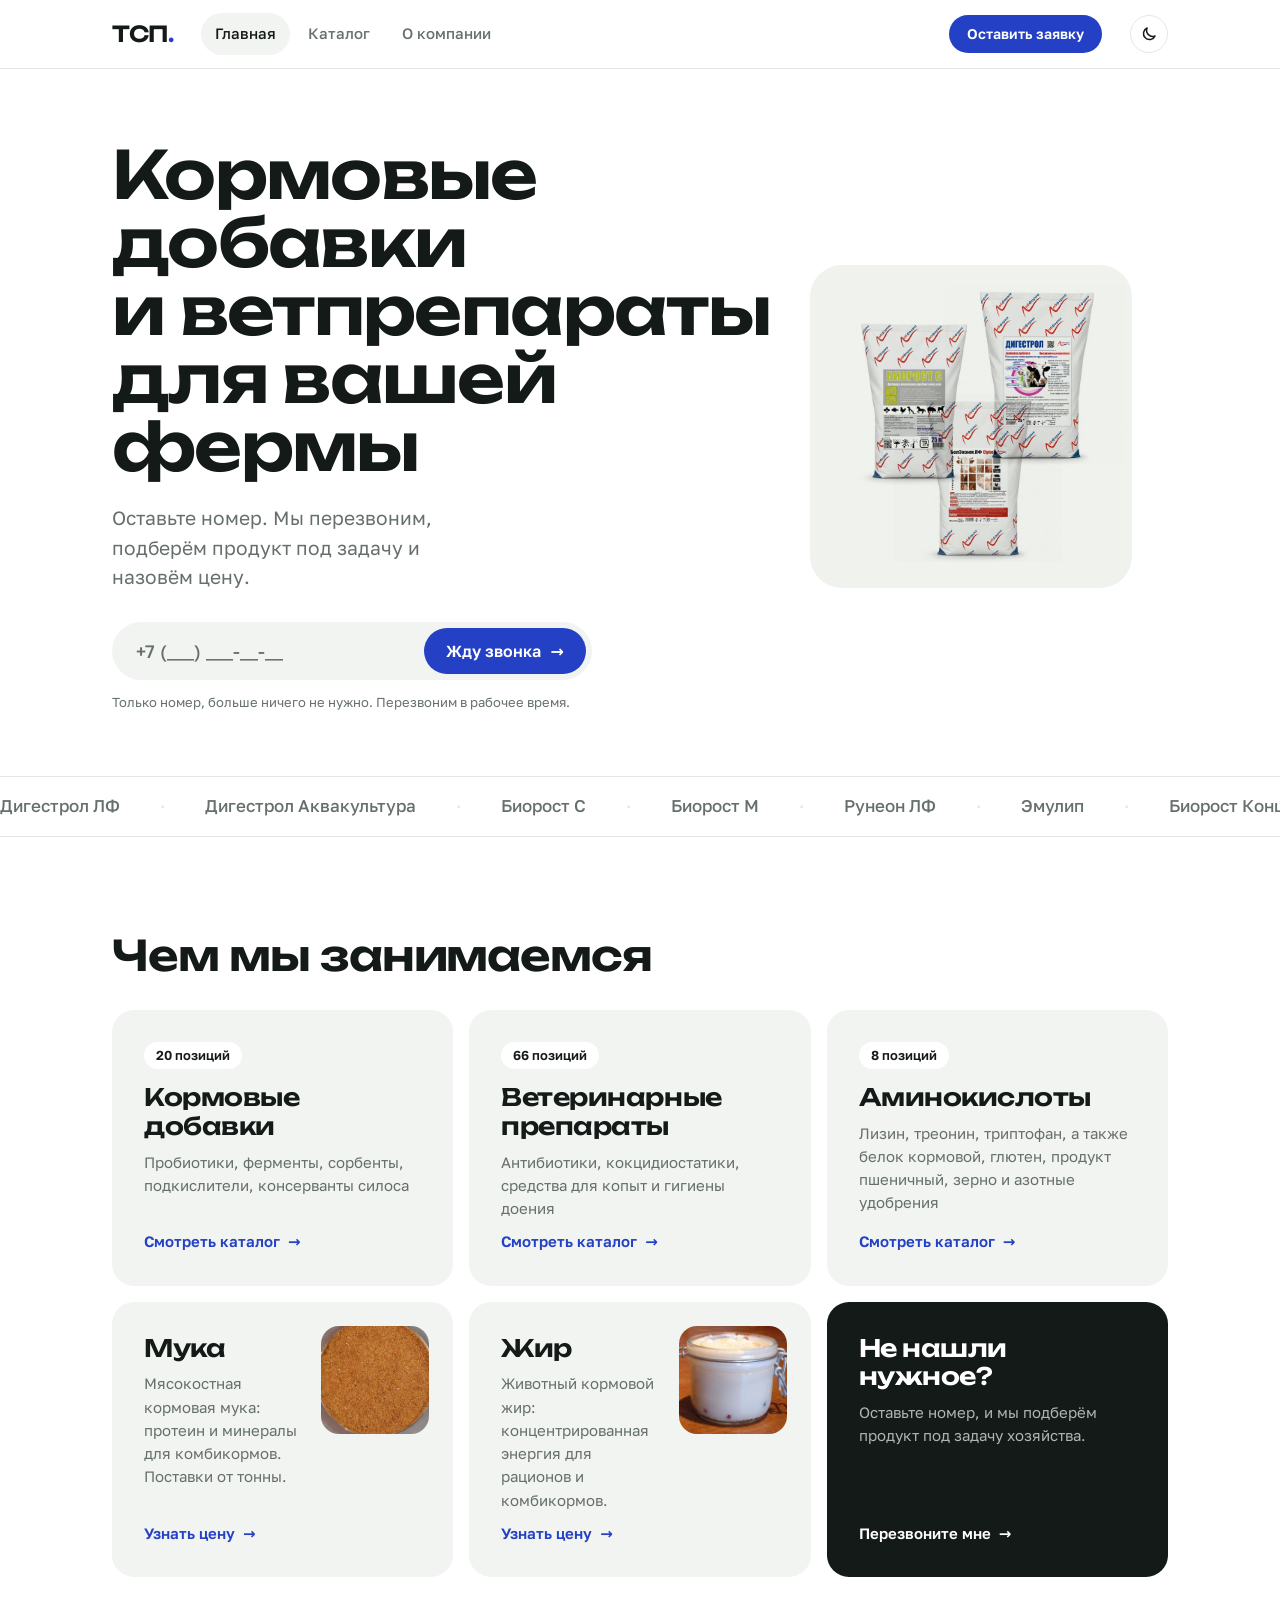
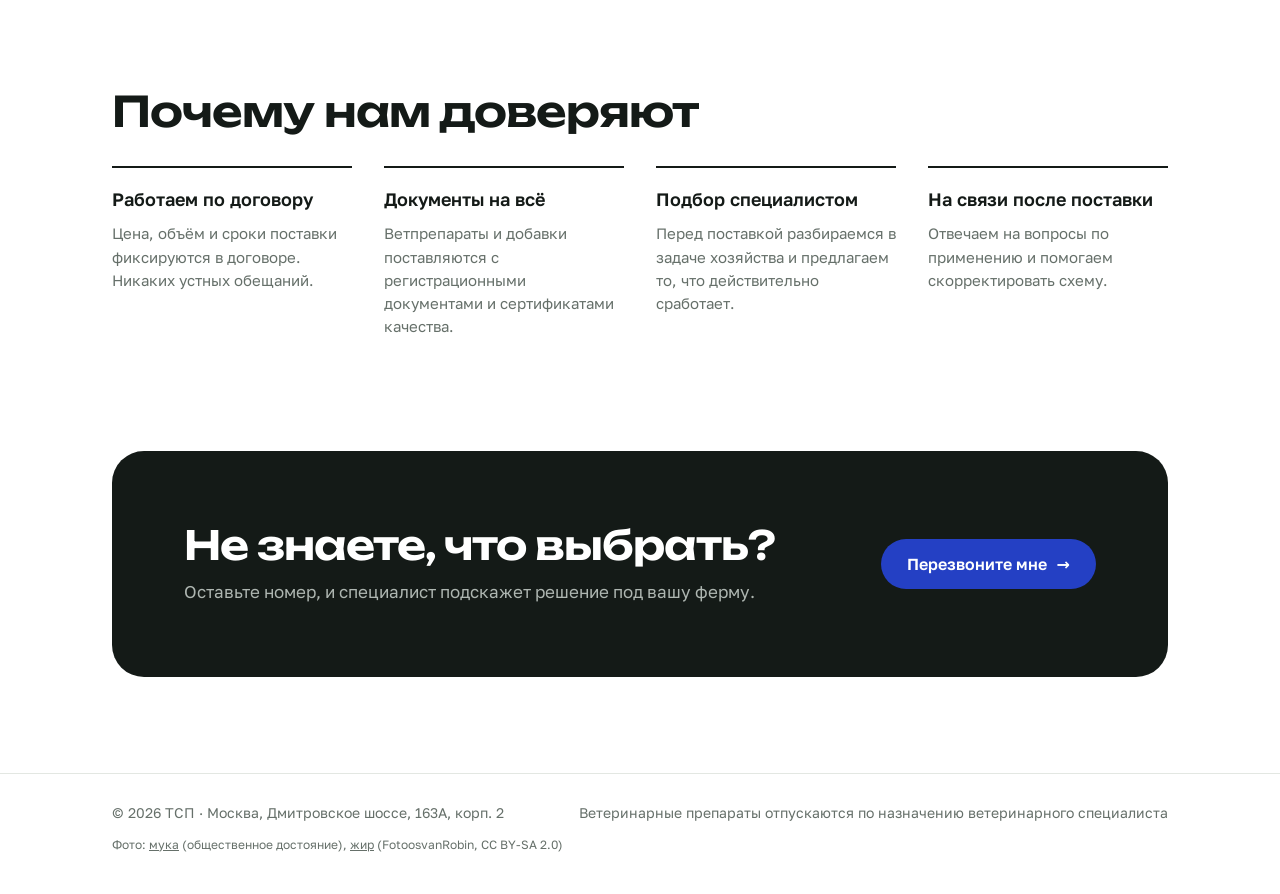
==== index.html @ 244a301d "Мобильная версия: нижнее меню, аккуратные фото муки и жира; светлая тема по умолчанию; убран блок «Ч" ====
<!doctype html>
<html lang="ru">
<head>
<meta charset="utf-8">
<meta name="viewport" content="width=device-width,initial-scale=1,viewport-fit=cover">
<meta name="description" content="ТСП: кормовые добавки, ветеринарные препараты, аминокислоты, продукция Дзержинского агрокомбината и переработка непищевого сырья. Оставьте номер, и мы перезвоним.">
<title>ТСП</title>
<style>
@font-face{font-family:'Golos Text';font-style:normal;font-weight:400 600;font-display:swap;src:url([data-uri]) format('woff2');unicode-range:U+0301, U+0400-045F, U+0490-0491, U+04B0-04B1, U+2116}
@font-face{font-family:'Golos Text';font-style:normal;font-weight:400 600;font-display:swap;src:url([data-uri]) format('woff2');unicode-range:U+0000-00FF, U+0131, U+0152-0153, U+02BB-02BC, U+02C6, U+02DA, U+02DC, U+0304, U+0308, U+0329, U+2000-206F, U+20AC, U+2122, U+2191, U+2193, U+2212, U+2215, U+FEFF, U+FFFD}
@font-face{font-family:'Unbounded';font-style:normal;font-weight:600;font-display:swap;src:url([data-uri]) format('woff2');unicode-range:U+0301, U+0400-045F, U+0490-0491, U+04B0-04B1, U+2116}
@font-face{font-family:'Unbounded';font-style:normal;font-weight:600;font-display:swap;src:url([data-uri]) format('woff2');unicode-range:U+0000-00FF, U+0131, U+0152-0153, U+02BB-02BC, U+02C6, U+02DA, U+02DC, U+0304, U+0308, U+0329, U+2000-206F, U+20AC, U+2122, U+2191, U+2193, U+2212, U+2215, U+FEFF, U+FFFD}

/* Layout: три вкладки (Главная, Каталог, О компании); любая кнопка ведёт к одному полю «телефон» */
:root{
  --bg:#FFFFFF; --soft:#F2F4F1; --fg:#141A17; --muted:#66706A; --line:#E3E7E2;
  --accent:#2440C4; --accent-fg:#FFFFFF; --ok:#1F7A4D; --bad:#C2352F;
  --tile:#F0F2EE; --hdr:rgba(255,255,255,.92); --cta-muted:#AEB6B1;
  --display:"Unbounded","Golos Text",system-ui,sans-serif;
  --body:"Golos Text",system-ui,-apple-system,"Segoe UI",sans-serif;
  --w:1120px; --r:22px;
}
@media (prefers-color-scheme: dark){:root:not([data-theme="light"]){
  --bg:#101412; --soft:#181D1A; --fg:#ECEFEB; --muted:#9AA49E; --line:#262D29;
  --accent:#8FA3FF; --accent-fg:#0D1430; --ok:#6FD3A0; --bad:#FF8A80; --tile:#E6E9E4; --hdr:rgba(16,20,18,.92); --cta-muted:#59625D; color-scheme:dark}}
:root[data-theme="dark"]{
  --bg:#101412; --soft:#181D1A; --fg:#ECEFEB; --muted:#9AA49E; --line:#262D29;
  --accent:#8FA3FF; --accent-fg:#0D1430; --ok:#6FD3A0; --bad:#FF8A80; --tile:#E6E9E4; --hdr:rgba(16,20,18,.92); --cta-muted:#59625D; color-scheme:dark}

*{box-sizing:border-box}
body{background:var(--bg);color:var(--fg);font:400 17px/1.55 var(--body);-webkit-font-smoothing:antialiased}
body::before{content:"";position:fixed;inset:0 0 auto;height:env(safe-area-inset-top,0px);z-index:10;background:var(--bg)}
.wrap{max-width:var(--w);margin:0 auto;padding-left:max(16px,env(safe-area-inset-left,0px));padding-right:max(16px,env(safe-area-inset-right,0px))}
@media (min-width:720px){.wrap{padding-left:max(32px,env(safe-area-inset-left,0px));padding-right:max(32px,env(safe-area-inset-right,0px))}}
a{color:inherit}
:focus-visible{outline:2px solid var(--accent);outline-offset:3px;border-radius:4px}
h1,h2,h3{margin:0;text-wrap:balance}
h1,h2{font-family:var(--display);font-weight:600;letter-spacing:-.025em}
.muted{color:var(--muted)}

/* buttons */
.btn{display:inline-flex;align-items:center;justify-content:center;gap:10px;font:600 16px/1 var(--body);padding:17px 26px;border-radius:999px;border:0;background:var(--accent);color:var(--accent-fg);cursor:pointer;text-decoration:none;transition:transform .15s,box-shadow .2s,background .2s;white-space:nowrap}
.btn:hover{transform:translateY(-1px);box-shadow:0 8px 24px -10px var(--accent)}
.btn:active{transform:translateY(0)}
.btn .ar{transition:transform .2s}
.btn:hover .ar{transform:translateX(4px)}
.btn.line{background:transparent;color:var(--fg);box-shadow:inset 0 0 0 1.5px var(--line)}
.btn.line:hover{box-shadow:inset 0 0 0 1.5px var(--fg)}
.btn.sm{padding:12px 18px;font-size:14px}

/* header */
header{position:sticky;top:env(safe-area-inset-top,0px);z-index:20;background:var(--hdr);-webkit-backdrop-filter:blur(12px);backdrop-filter:blur(12px);border-bottom:1px solid var(--line)}
header .wrap{display:flex;align-items:center;gap:28px;height:68px}
.logo{font:600 22px/1 var(--display);letter-spacing:-.02em;text-decoration:none}
.logo span{color:var(--accent)}
nav.tabs{display:flex;gap:4px}
@media (max-width:400px){nav.tabs a{padding:8px 7px!important;font-size:13px!important}.logo{font-size:19px}}
nav.tabs a{text-decoration:none;font-weight:500;font-size:15px;color:var(--muted);padding:9px 14px;border-radius:999px;transition:color .2s,background .2s}
nav.tabs a:hover{color:var(--fg)}
nav.tabs a[aria-current="page"]{color:var(--fg);background:var(--soft)}
header .btn{margin-left:auto}
.theme{flex:none;width:38px;height:38px;border-radius:50%;border:1px solid var(--line);background:transparent;color:var(--fg);display:grid;place-items:center;cursor:pointer;transition:border-color .2s,transform .3s}
.theme:hover{border-color:var(--fg)}
.theme:active{transform:rotate(30deg)}
.theme svg{grid-area:1/1;transition:opacity .25s,transform .35s}
.theme .i-sun{opacity:0;transform:rotate(-60deg) scale(.6)}
.is-dark .theme .i-sun{opacity:1;transform:none}
.is-dark .theme .i-moon{opacity:0;transform:rotate(60deg) scale(.6)}
html.theme-anim body,html.theme-anim header,html.theme-anim .dir,html.theme-anim .card .ph{transition:background-color .35s,color .35s}
@media (max-width:760px){
  header .wrap{height:60px;gap:8px}
  header .btn{display:none}
  header nav.tabs{display:none}
  .theme{margin-left:auto}
  nav.tabs{margin-left:auto;gap:0}
  nav.tabs a{white-space:nowrap}
  .theme{width:34px;height:34px}
  nav.tabs a{padding:8px 10px;font-size:14px}
}

/* views */
.view{display:none}
.view.on{display:block;animation:viewIn .45s cubic-bezier(.2,.7,.2,1)}
@keyframes viewIn{from{opacity:.0;transform:translateY(10px)}to{opacity:1;transform:none}}

/* hero */
.hero{padding-block:72px 64px;display:grid;grid-template-columns:1.1fr .9fr;gap:40px;align-items:center}
.hero h1{font-size:clamp(28px,5.6vw,66px);line-height:1.03}
.hero h1 .w{display:inline-block;animation:wordUp .7s cubic-bezier(.2,.7,.2,1) both}
@keyframes wordUp{from{opacity:0;transform:translateY(.4em)}to{opacity:1;transform:none}}
.hero p{font-size:clamp(17px,1.5vw,20px);color:var(--muted);max-width:30ch;margin:22px 0 30px}
.packs{position:relative;aspect-ratio:1/1;max-width:100%;background:var(--tile);border-radius:32px;overflow:hidden}
.packs img{position:absolute;width:52%;mix-blend-mode:multiply;animation:bob 6s ease-in-out infinite}
.packs img:nth-child(1){left:6%;top:16%;animation-delay:-1s}
.packs img:nth-child(2){left:42%;top:6%;width:56%;animation-delay:-3s}
.packs img:nth-child(3){left:26%;top:40%;animation-delay:-4.5s}
@keyframes bob{0%,100%{transform:translateY(0) rotate(-1.5deg)}50%{transform:translateY(-10px) rotate(1.5deg)}}
@media (max-width:860px){.hero{grid-template-columns:1fr;padding-block:40px 40px}.packs{max-width:460px;width:100%}}

/* quick phone form */
.quick{display:flex;gap:8px;max-width:480px;background:var(--soft);padding:6px;border-radius:999px;transition:box-shadow .2s}
.quick:focus-within{box-shadow:0 0 0 2px var(--accent)}
.quick input{flex:1;min-width:0;border:0;background:transparent;color:var(--fg);font:500 18px/1 var(--body);padding:0 18px;outline:none}
.quick input::placeholder{color:var(--muted)}
.quick .btn{padding:15px 22px}
.hint{font-size:13px;color:var(--muted);margin-top:12px}
.hint.err{color:var(--bad)}
@media (max-width:460px){.quick{flex-direction:column;border-radius:20px;padding:8px}.quick input{padding:14px 12px}.quick .btn{width:100%}}

/* ticker */
.ticker{border-block:1px solid var(--line);overflow:hidden;padding-block:16px;margin-bottom:96px}
.ticker .row{display:flex;gap:40px;width:max-content;animation:tick 60s linear infinite;font-weight:500;color:var(--muted);white-space:nowrap}
.ticker:hover .row{animation-play-state:paused}
.ticker .row span::after{content:"·";margin-left:40px;color:var(--line)}
@keyframes tick{to{transform:translateX(-50%)}}

/* sections */
.sec{margin-bottom:112px}
.sec h2{font-size:clamp(28px,3.4vw,42px);line-height:1.08;margin-bottom:32px}
@media (max-width:760px){.sec{margin-bottom:72px}.ticker{margin-bottom:64px}}

/* directions */
.dirs{display:grid;grid-template-columns:repeat(3,minmax(0,1fr));gap:16px}
@media (max-width:960px){.dirs{grid-template-columns:repeat(2,minmax(0,1fr))}}
.dir.photo{padding-right:150px}
.dir .thumb{position:absolute;top:24px;right:24px;width:108px;height:108px;object-fit:cover;border-radius:18px;transition:transform .3s}
.dir.photo:hover .thumb{transform:scale(1.05) rotate(2deg)}
@media (max-width:640px){.dir.photo{padding-right:104px}.dir .thumb{top:22px;right:22px;width:68px;height:68px;border-radius:14px}}
.dir.ask{background:var(--fg);color:var(--bg)}
.dir.ask p{color:var(--cta-muted)}
.dir.ask .go{color:var(--bg)}
.dir{position:relative;display:flex;flex-direction:column;gap:10px;padding:32px;border-radius:var(--r);background:var(--soft);text-decoration:none;min-height:220px;overflow:hidden;cursor:pointer;border:0;text-align:left;font:inherit;color:inherit;transition:transform .25s,background .25s}
.dir:hover{transform:translateY(-3px)}
.dir h3{font:600 clamp(20px,2vw,24px)/1.2 var(--display);letter-spacing:-.02em;max-width:16ch}
.dir p{margin:0;color:var(--muted);font-size:15px;max-width:36ch}
.dir .go{margin-top:auto;font-weight:600;font-size:15px;color:var(--accent);display:flex;align-items:center;gap:8px}
.dir .go .ar{transition:transform .2s}
.dir:hover .go .ar{transform:translateX(5px)}
.dir .cnt{align-self:flex-start;font-size:13px;font-weight:600;line-height:1;color:var(--fg);background:var(--bg);padding:7px 12px;border-radius:999px;margin-bottom:4px}
@media (max-width:640px){.dirs{grid-template-columns:1fr}.dir{min-height:0;padding:26px}}

/* trust */
.trust{display:grid;grid-template-columns:repeat(4,minmax(0,1fr));gap:32px}
.trust div{border-top:2px solid var(--fg);padding-top:18px}
.trust h3{font-size:18px;font-weight:600;margin-bottom:8px}
.trust p{margin:0;color:var(--muted);font-size:15px}
@media (max-width:900px){.trust{grid-template-columns:repeat(2,minmax(0,1fr))}}
@media (max-width:520px){.trust{grid-template-columns:1fr;gap:24px}}

/* product grid */
.grid{display:grid;grid-template-columns:repeat(auto-fill,minmax(220px,1fr));gap:36px 20px}
@media (max-width:520px){.grid{grid-template-columns:repeat(2,minmax(0,1fr));gap:28px 12px}}
.card{display:flex;flex-direction:column;gap:8px;min-width:0}
.card .ph{background:var(--tile);border-radius:var(--r);aspect-ratio:1/1;max-width:100%;display:grid;place-items:center;overflow:hidden;border:0;padding:0;cursor:pointer}
.card .ph img{width:76%;height:76%;object-fit:contain;mix-blend-mode:multiply;transition:transform .4s cubic-bezier(.2,.7,.2,1)}
.card:hover .ph img{transform:scale(1.06) rotate(-1deg)}
.card .ph .noimg{font:600 32px/1 var(--display);color:#A3ACA6}
.card .kind{font-size:13px;color:var(--muted);margin-top:6px}
.card h3{font-size:17px;font-weight:600;line-height:1.25}
.card .btn{margin-top:8px;align-self:flex-start}
@media (max-width:520px){.card .btn{align-self:stretch;padding:12px 10px}}

/* catalog controls */
.cat-head{display:flex;flex-wrap:wrap;gap:16px;align-items:flex-end;justify-content:space-between;padding-top:56px;margin-bottom:24px}
.cat-head h1{font-size:clamp(32px,4.4vw,52px);line-height:1.05}
.seg{display:flex;gap:4px;background:var(--soft);padding:4px;border-radius:999px;max-width:100%;overflow-x:auto;-webkit-overflow-scrolling:touch}
.seg button{flex:none;border:0;background:transparent;color:var(--muted);font:600 14px/1 var(--body);padding:12px 18px;border-radius:999px;cursor:pointer;transition:background .2s,color .2s}
.seg button[aria-selected="true"]{background:var(--bg);color:var(--fg);box-shadow:0 1px 3px rgba(0,0,0,.08)}
.chips{display:flex;flex-wrap:wrap;gap:8px;margin-bottom:32px}
.chips button{border:0;background:var(--soft);color:var(--fg);font:500 14px/1 var(--body);padding:10px 15px;border-radius:999px;cursor:pointer;transition:background .2s,color .2s}
.chips button[aria-pressed="true"]{background:var(--fg);color:var(--bg)}
.chips:empty{display:none}
.empty-ask{grid-column:1/-1;background:var(--soft);border-radius:var(--r);padding:32px;display:grid;gap:12px;justify-items:start}
.empty-ask h3{font:600 22px/1.2 var(--display)}
.empty-ask p{margin:0}
.card.appear{animation:cardIn .5s cubic-bezier(.2,.7,.2,1) both}
@keyframes cardIn{from{opacity:0;transform:translateY(14px)}to{opacity:1;transform:none}}

/* about */
.about-hero{padding-block:64px 48px;max-width:860px}
.about-hero h1{font-size:clamp(28px,5vw,60px);line-height:1.04}
.about-hero p{font-size:clamp(18px,1.6vw,21px);color:var(--muted);margin:24px 0 0;max-width:46ch}
.pillars{display:grid;grid-template-columns:repeat(2,minmax(0,1fr));gap:16px}
.pillar{background:var(--soft);border-radius:var(--r);padding:32px;display:grid;gap:10px;align-content:start}
.pillar .ic{width:44px;height:44px;border-radius:50%;background:var(--bg);display:grid;place-items:center;color:var(--accent)}
.pillar h3{font:600 21px/1.2 var(--display);letter-spacing:-.02em;margin-top:6px}
.pillar p{margin:0;color:var(--muted);font-size:16px}
@media (max-width:700px){.pillars{grid-template-columns:1fr}.pillar{padding:26px}}
.how{display:grid;grid-template-columns:repeat(3,minmax(0,1fr));gap:32px;counter-reset:s}
.how div{display:grid;gap:8px}
.how b{font:600 15px/1 var(--display);color:var(--accent)}
.how h3{font-size:19px;font-weight:600}
.how p{margin:0;color:var(--muted);font-size:15px}
@media (max-width:700px){.how{grid-template-columns:1fr;gap:24px}}

/* final CTA */
.cta{background:var(--fg);color:var(--bg);border-radius:32px;padding:clamp(32px,6vw,72px);display:grid;grid-template-columns:1fr auto;gap:32px;align-items:center;margin-bottom:96px}
.cta h2{font-size:clamp(26px,3.4vw,40px);line-height:1.1;margin:0}
.cta p{margin:12px 0 0;color:var(--cta-muted)}
@media (max-width:760px){.cta{grid-template-columns:1fr}}

.office-grid{display:grid;grid-template-columns:minmax(0,.8fr) minmax(0,1.6fr);gap:16px}
.office-info{background:var(--soft);border-radius:var(--r);padding:32px;display:grid;gap:12px;align-content:start;justify-items:start}
.office-info h3{font:600 22px/1.25 var(--display);letter-spacing:-.02em}
.office-info p{margin:0}
.pin{width:14px;height:14px;border-radius:50%;background:#E5322D;box-shadow:0 0 0 0 rgba(229,50,45,.5);animation:pulse 2s infinite}
@keyframes pulse{70%{box-shadow:0 0 0 14px rgba(229,50,45,0)}100%{box-shadow:0 0 0 0 rgba(229,50,45,0)}}
.map{border-radius:var(--r);overflow:hidden;background:var(--soft);min-height:380px;position:relative}
.map iframe{position:absolute;top:0;left:0;width:100%;height:100%;border:0}
@media (max-width:760px){.office-grid{grid-template-columns:1fr}.office-info{padding:26px}.map{min-height:320px}}
.tabbar{display:none}
@media (max-width:760px){
  .tabbar{position:fixed;left:0;right:0;bottom:0;z-index:30;display:grid;grid-template-columns:repeat(4,1fr);background:var(--hdr);-webkit-backdrop-filter:blur(12px);backdrop-filter:blur(12px);border-top:1px solid var(--line);padding:6px max(8px,env(safe-area-inset-right,0px)) calc(6px + env(safe-area-inset-bottom,0px)) max(8px,env(safe-area-inset-left,0px))}
  .tabbar a,.tabbar button{display:flex;flex-direction:column;align-items:center;gap:3px;padding:6px 2px;border:0;background:transparent;color:var(--muted);font:500 11px/1.1 var(--body);text-decoration:none;cursor:pointer;border-radius:12px;transition:color .2s}
  .tabbar a[aria-current="page"]{color:var(--accent)}
  .tabbar a[aria-current="page"] svg{transform:translateY(-1px)}
  .tabbar svg{transition:transform .2s}
  .tabbar .tb-cta{color:var(--accent-fg);background:var(--accent);margin:0 4px}
  body{padding-bottom:calc(72px + env(safe-area-inset-bottom,0px))}
  .seg{display:grid;grid-template-columns:repeat(3,1fr);width:100%;border-radius:16px}
  .seg button{padding:11px 6px;font-size:13px;line-height:1.2;white-space:normal;border-radius:12px}
  .cat-head{padding-top:32px}
}
footer{border-top:1px solid var(--line);padding-block:28px 40px;font-size:14px;color:var(--muted)}
footer .credits{font-size:12px;flex-basis:100%}
footer .credits a{color:inherit}
footer .wrap{display:flex;flex-wrap:wrap;gap:12px 32px;justify-content:space-between}

/* reveal on scroll: виден по умолчанию; JS прячет только то, что ниже первого экрана */
.rv.pre{opacity:0;transform:translateY(24px)}
.rv{transition:opacity .7s cubic-bezier(.2,.7,.2,1),transform .7s cubic-bezier(.2,.7,.2,1)}

/* modal */
dialog{border:0;padding:0;background:var(--bg);color:var(--fg);width:min(520px,calc(100vw - 24px));border-radius:28px;max-height:calc(100vh - 24px);max-height:calc(100dvh - 24px);overflow:auto}
dialog.nomodal[open]{position:fixed;top:50%;left:50%;margin:0;z-index:100;-webkit-transform:translate(-50%,-50%);transform:translate(-50%,-50%);animation:none;box-shadow:0 0 0 100vmax rgba(10,14,12,.5)}
dialog[open]{animation:pop .35s cubic-bezier(.2,.8,.2,1)}
@keyframes pop{from{opacity:0;transform:translateY(24px) scale(.97)}to{opacity:1;transform:none}}
dialog::backdrop{background:rgba(10,14,12,.5);backdrop-filter:blur(3px)}
.m{padding:32px;display:grid;gap:18px;position:relative}
.m .prod{display:flex;gap:16px;align-items:center;background:var(--soft);border-radius:18px;padding:12px}
.m .prod img{width:72px;height:72px;object-fit:contain;background:var(--tile);border-radius:12px;mix-blend-mode:normal}
.m .prod .t{font-weight:600;line-height:1.25}
.m .prod .k{font-size:13px;color:var(--muted)}
.m h2{font-size:26px;line-height:1.15;padding-right:40px}
.m ul{margin:0;padding-left:18px;color:var(--muted);font-size:15px;display:grid;gap:6px;max-height:150px;overflow:auto}
.m .quick{max-width:none}
.x{position:absolute;top:16px;right:16px;width:40px;height:40px;border-radius:50%;border:0;background:var(--soft);color:var(--fg);font-size:22px;line-height:1;cursor:pointer;transition:transform .2s}
.x:hover{transform:rotate(90deg)}
.done{display:grid;justify-items:start;gap:12px}
.check{width:64px;height:64px}
.check circle{stroke:var(--ok);stroke-dasharray:190;stroke-dashoffset:190;animation:draw .6s ease forwards}
.check path{stroke:var(--ok);stroke-dasharray:40;stroke-dashoffset:40;animation:draw .4s .45s ease forwards}
@keyframes draw{to{stroke-dashoffset:0}}

/* старые браузеры без aspect-ratio */
@supports not (aspect-ratio:1/1){
  .packs,.card .ph{height:0;padding-top:100%;position:relative}
  .card .ph img,.card .ph .noimg{position:absolute;top:12%;left:12%}
  .card .ph .noimg{top:40%;left:44%}
}
@media (prefers-reduced-motion:reduce){*,*::before,*::after{animation:none!important;transition:none!important}.rv.pre{opacity:1;transform:none}}
</style>
<style>img{max-width:100%}[hidden]{display:none!important}body{margin:0}</style>
</head>
<body>


<header>
  <div class="wrap">
    <a class="logo" href="#home" data-view="home">ТСП<span>.</span></a>
    <nav class="tabs" aria-label="Разделы">
      <a href="#home" data-view="home">Главная</a>
      <a href="#catalog" data-view="catalog">Каталог</a>
      <a href="#about" data-view="about">О компании</a>
    </nav>
    <button class="btn sm" data-ask="Обратный звонок">Оставить заявку</button>
    <button class="theme" id="themeBtn" type="button" aria-label="Тёмная тема" title="Сменить тему">
      <svg class="i-moon" width="18" height="18" viewBox="0 0 24 24" fill="none" stroke="currentColor" stroke-width="2" stroke-linecap="round" stroke-linejoin="round" aria-hidden="true"><path d="M20 14.5A8 8 0 0 1 9.5 4a8 8 0 1 0 10.5 10.5z"/></svg>
      <svg class="i-sun" width="18" height="18" viewBox="0 0 24 24" fill="none" stroke="currentColor" stroke-width="2" stroke-linecap="round" aria-hidden="true"><circle cx="12" cy="12" r="4"/><path d="M12 2v2M12 20v2M4.9 4.9l1.4 1.4M17.7 17.7l1.4 1.4M2 12h2M20 12h2M4.9 19.1l1.4-1.4M17.7 6.3l1.4-1.4"/></svg>
    </button>
  </div>
</header>

<main>
  <!-- ГЛАВНАЯ -->
  <div class="view" id="v-home">
    <div class="wrap">
      <section class="hero">
        <div>
          <h1 id="heroH">Кормовые добавки и&nbsp;ветпрепараты для&nbsp;вашей фермы</h1>
          <p>Оставьте номер. Мы перезвоним, подберём продукт под задачу и назовём цену.</p>
          <form class="quick" data-quick="Обратный звонок, главная" novalidate>
            <input type="tel" inputmode="tel" autocomplete="tel" placeholder="+7 (___) ___-__-__" aria-label="Ваш номер телефона" id="heroPhone">
            <button class="btn" type="submit">Жду звонка <span class="ar" aria-hidden="true">→</span></button>
          </form>
          <div class="hint">Только номер, больше ничего не нужно. Перезвоним в рабочее время.</div>
        </div>
        <div class="packs" aria-hidden="true">
          <img src="img/p2.jpg" alt="">
          <img src="img/p0.jpg" alt="">
          <img src="img/p9.jpg" alt="">
        </div>
      </section>
    </div>

    <div class="ticker" aria-hidden="true"><div class="row" id="ticker"></div></div>

    <div class="wrap">
      <section class="sec rv">
        <h2>Чем мы занимаемся</h2>
        <div class="dirs">
          <button class="dir" data-cat="feed">
            <span class="cnt" id="cntFeed"></span>
            <h3>Кормовые добавки</h3>
            <p>Пробиотики, ферменты, сорбенты, подкислители, консерванты силоса</p>
            <span class="go">Смотреть каталог <span class="ar" aria-hidden="true">→</span></span>
          </button>
          <button class="dir" data-cat="vet">
            <span class="cnt" id="cntVet"></span>
            <h3>Ветеринарные препараты</h3>
            <p>Антибиотики, кокцидиостатики, средства для копыт и гигиены доения</p>
            <span class="go">Смотреть каталог <span class="ar" aria-hidden="true">→</span></span>
          </button>
          <button class="dir" data-cat="amino">
            <span class="cnt" id="cntAmino"></span>
            <h3>Аминокислоты</h3>
            <p>Лизин, треонин, триптофан, а также белок кормовой, глютен, продукт пшеничный, зерно и азотные удобрения</p>
            <span class="go">Смотреть каталог <span class="ar" aria-hidden="true">→</span></span>
          </button>
          <button class="dir photo" data-ask="Мука">
            <img class="thumb" src="img/extra/muka.jpg" alt="" loading="lazy" width="120" height="120">
            <h3>Мука</h3>
            <p>Мясокостная кормовая мука: протеин и минералы для комбикормов. Поставки от тонны.</p>
            <span class="go">Узнать цену <span class="ar" aria-hidden="true">→</span></span>
          </button>
          <button class="dir photo" data-ask="Жир">
            <img class="thumb" src="img/extra/zhir.jpg" alt="" loading="lazy" width="120" height="120">
            <h3>Жир</h3>
            <p>Животный кормовой жир: концентрированная энергия для рационов и комбикормов.</p>
            <span class="go">Узнать цену <span class="ar" aria-hidden="true">→</span></span>
          </button>
          <button class="dir ask" data-ask="Подбор продукта">
            <h3>Не нашли нужное?</h3>
            <p>Оставьте номер, и мы подберём продукт под задачу хозяйства.</p>
            <span class="go">Перезвоните мне <span class="ar" aria-hidden="true">→</span></span>
          </button>
        </div>
      </section>

      <section class="sec rv">
        <h2>Почему нам доверяют</h2>
        <div class="trust" id="trustHome"></div>
      </section>

    </div>
  </div>

  <!-- КАТАЛОГ -->
  <div class="view" id="v-catalog">
    <div class="wrap">
      <div class="cat-head">
        <h1>Каталог</h1>
        <div class="seg" role="tablist" aria-label="Раздел каталога">
          <button role="tab" data-top="feed" aria-selected="true">Кормовые добавки</button>
          <button role="tab" data-top="vet" aria-selected="false">Ветпрепараты</button>
          <button role="tab" data-top="amino" aria-selected="false">Аминокислоты</button>
        </div>
      </div>
      <div class="chips" id="chips"></div>
      <div class="grid" id="grid" style="margin-bottom:96px"></div>
    </div>
  </div>

  <!-- О КОМПАНИИ -->
  <div class="view" id="v-about">
    <div class="wrap">
      <section class="about-hero">
        <h1>ТСП: надёжный поставщик для животноводства</h1>
        <p>Мы поставляем хозяйствам кормовые добавки, ветеринарные препараты и средства гигиены, аминокислоты, мясокостную муку и кормовой жир. Наша задача простая: чтобы у фермы было то, что нужно, вовремя и по понятной цене.</p>
      </section>

      <section class="sec rv">
        <div class="pillars" id="pillars"></div>
      </section>

      <section class="sec rv">
        <h2>Как мы работаем</h2>
        <div class="how">
          <div><b>1</b><h3>Вы оставляете номер</h3><p>Без анкет и регистрации. Достаточно телефона.</p></div>
          <div><b>2</b><h3>Специалист перезванивает</h3><p>Уточняет поголовье, рацион и задачу, предлагает решение и цену.</p></div>
          <div><b>3</b><h3>Договор и поставка</h3><p>Фиксируем цену и сроки в договоре и доставляем до хозяйства.</p></div>
        </div>
      </section>

      <section class="sec rv office">
        <h2>Наш офис</h2>
        <div class="office-grid">
          <div class="office-info">
            <span class="pin" aria-hidden="true"></span>
            <h3>Москва, Дмитровское шоссе, 163А, корп. 2</h3>
            <p class="muted">Приезжайте на встречу: обсудим поставки, покажем документы на продукцию.</p>
            <a class="btn line sm" href="https://yandex.ru/maps/?rtext=~55.9115031,37.5425767&amp;rtt=auto" target="_blank" rel="noopener">Построить маршрут <span class="ar" aria-hidden="true">→</span></a>
          </div>
          <div class="map">
            <iframe src="https://yandex.ru/map-widget/v1/?ll=37.5425767%2C55.9115031&amp;z=16&amp;pt=37.5425767%2C55.9115031%2Cpm2rdl&amp;l=map" title="Офис ТСП на карте: Москва, Дмитровское шоссе, 163А, корпус 2" loading="lazy" allowfullscreen></iframe>
          </div>
        </div>
      </section>
    </div>
  </div>

  <div class="wrap">
    <section class="cta rv">
      <div>
        <h2>Не знаете, что выбрать?</h2>
        <p>Оставьте номер, и специалист подскажет решение под вашу ферму.</p>
      </div>
      <button class="btn" data-ask="Консультация">Перезвоните мне <span class="ar" aria-hidden="true">→</span></button>
    </section>
  </div>
</main>

<nav class="tabbar" aria-label="Меню">
  <a href="#home" data-view="home"><svg width="22" height="22" viewBox="0 0 24 24" fill="none" stroke="currentColor" stroke-width="2" stroke-linecap="round" stroke-linejoin="round" aria-hidden="true"><path d="M3 11l9-7 9 7v9a1 1 0 0 1-1 1h-5v-6H9v6H4a1 1 0 0 1-1-1z"/></svg><span>Главная</span></a>
  <a href="#catalog" data-view="catalog"><svg width="22" height="22" viewBox="0 0 24 24" fill="none" stroke="currentColor" stroke-width="2" stroke-linecap="round" stroke-linejoin="round" aria-hidden="true"><rect x="3" y="3" width="7" height="7" rx="1.5"/><rect x="14" y="3" width="7" height="7" rx="1.5"/><rect x="3" y="14" width="7" height="7" rx="1.5"/><rect x="14" y="14" width="7" height="7" rx="1.5"/></svg><span>Каталог</span></a>
  <a href="#about" data-view="about"><svg width="22" height="22" viewBox="0 0 24 24" fill="none" stroke="currentColor" stroke-width="2" stroke-linecap="round" stroke-linejoin="round" aria-hidden="true"><circle cx="12" cy="12" r="9"/><path d="M12 11v6M12 7.5v.5"/></svg><span>О компании</span></a>
  <button type="button" class="tb-cta" data-ask="Обратный звонок"><svg width="22" height="22" viewBox="0 0 24 24" fill="none" stroke="currentColor" stroke-width="2" stroke-linecap="round" stroke-linejoin="round" aria-hidden="true"><path d="M5 4h4l2 5-2.5 1.5a11 11 0 0 0 5 5L15 13l5 2v4a2 2 0 0 1-2 2A16 16 0 0 1 3 6a2 2 0 0 1 2-2"/></svg><span>Заявка</span></button>
</nav>

<footer><div class="wrap"><span>© 2026 ТСП · Москва, Дмитровское шоссе, 163А, корп. 2</span><span>Ветеринарные препараты отпускаются по назначению ветеринарного специалиста</span><span class="credits">Фото: <a href="https://commons.wikimedia.org/wiki/File:Meat_and_bone_meal.jpg" target="_blank" rel="noopener">мука</a> (общественное достояние), <a href="https://commons.wikimedia.org/wiki/File:Tallow-beef_suet_after_rendering.jpg" target="_blank" rel="noopener">жир</a> (FotoosvanRobin, CC BY-SA 2.0)</span></div></footer>

<dialog id="dlg" aria-labelledby="mT">
  <div class="m" id="mBody"></div>
</dialog>

<script id="data" type="application/json">[{"id": 0, "t": "Дигестрол ЛФ", "k": "Повышение удоев", "top": "feed", "g": "", "img": "img/p0.jpg", "u": "https://labfarma.by/catalog/kormovye-dobavki/digestrol.html", "p": [], "b": ["Повышение удоев на 1,5 - 2 л молока", "Повышение усвояемости кормов, в том числе труднопереваримых"]}, {"id": 1, "t": "Дигестрол Аквакультура", "k": "Повышение привесов", "top": "feed", "g": "", "img": "img/p1.jpg", "u": "https://labfarma.by/catalog/kormovye-dobavki/digestrol_akva.html", "p": [], "b": ["Увеличение привесов рыб на 15 - 20%", "Конверсия корма (форель) 1,1 - 1,2"]}, {"id": 2, "t": "Биорост С", "k": "Пробиотик", "top": "feed", "g": "", "img": "img/p2.jpg", "u": "https://labfarma.by/catalog/kormovye-dobavki/biorost-s1.html", "p": ["План технологических и профилактических мероприятий на молочно-товарных комплексах в телятнике"], "b": ["Профилактировать диарею у молодняка, повысить иммунитет и сохранность молодняка", "Свести к минимуму хронические заболевания, такие как сальмонеллез клостридиозы, колибактериоз, стрепто- и стафилококоз", "Повысить эффективность вакцинаций: поствакцинальные антитела в сыворотке крови держаться более продолжительное время на высоком уровне", "Повысить", "Привесы (за счет высокой ферментативной активности)", "Снизить негативные последствия поствакцинальных, технологических и других стрессов"]}, {"id": 3, "t": "Биорост М", "k": "Пробиотик", "top": "feed", "g": "", "img": "img/p3.jpg", "u": "https://labfarma.by/catalog/kormovye-dobavki/biorost-m.html", "p": ["Рекомендации по профилактике хромоты у коров", "План технологических и профилактических мероприятий на молочно-товарных комплексах у коров в транзитный период"], "b": ["Повысить переваримость грубых кормов, уменьшить количество концентратов за счет высокой ферментативной активности бактерий", "Снизить негативное влияние кормов невысокого качества, нейтрализовать микотоксины", "Повысить привесы, молочную продуктивность и жирность молока", "Обеспечить профилактику и свести к минимуму такие заболевания как ацидозы (и связанную с ними хромоту), клостридиозы, некробактериоз", "Снизить негативные последствия поствакцинальных, технологических и других стрессов"]}, {"id": 4, "t": "Рунеон ЛФ", "k": "Гепатопротектор", "top": "feed", "g": "", "img": "img/p4.jpg", "u": "https://labfarma.by/catalog/kormovye-dobavki/runeon-lf.html", "p": ["План технологических и профилактических мероприятий на молочно-товарных комплексах у коров в транзитный период"], "b": ["Улучшает работу печени (восстанавливает клетки печени) и желчевыводящих путей (нормализует желчевыведение)", "Сорбирует и ускоряет выведение токсинов (в т.ч. микотоксинов, антибиотиков, кокцидиостатиков)", "Улучшает перевариваемости питательных веществ корма, особенно жиров за счет эмульгирования и повышения активности липазы", "Улучшает всасывание жирорастворимых витаминов", "Уменьшает выбраковку животных после отела за счет профилактики кетозов, болезней печени", "Повышает продуктивность за счет более эффективного использования жиров"]}, {"id": 5, "t": "Эмулип", "k": "Энергетик, эмульгатор", "top": "feed", "g": "", "img": "img/p5.jpg", "u": "https://labfarma.by/catalog/kormovye-dobavki/emulip.html", "p": ["План технологических и профилактических мероприятий на молочно-товарных комплексах в телятнике", "План технологических и профилактических мероприятий на молочно-товарных комплексах у коров в транзитный период"], "b": ["Кормовая добавка «Эмулип» — здоровье, энергия и продуктивность ваших животных!"]}, {"id": 6, "t": "Биорост Концентрат", "k": "Пробиотик", "top": "feed", "g": "", "img": "img/p6.jpg", "u": "https://labfarma.by/catalog/kormovye-dobavki/biorost-koncentrat.html", "p": [], "b": ["Профилактировать диарею у молодняка, повысить иммунитет и сохранность молодняка", "Свести к минимуму хронические заболевания, такие как сальмонеллез клостридиозы, колибактериоз, стрепто- и стафилококоз", "Повысить эффективность вакцинаций: поствакцинальные антитела в сыворотке крови держаться более продолжительное время на высоком уровне", "Повысить", "Привесы (за счет высокой ферментативной активности)", "Снизить негативные последствия поствакцинальных, технологических и других стрессов"]}, {"id": 7, "t": "Рунеон концентрат", "k": "Гепатопротектор", "top": "feed", "g": "", "img": "img/p7.jpg", "u": "https://labfarma.by/catalog/kormovye-dobavki/runeon-koncentrat.html", "p": [], "b": ["Поддержание работы печени и желчевыводящих путей", "Улучшение перевариваемости питательных веществ корма, особенно жиров", "Улучшения всасывания жирорастворимых витаминов", "Повышение сохранности молодняка и стимуляция привесов"]}, {"id": 8, "t": "Комбисорб ЛФ", "k": "Сорбент", "top": "feed", "g": "", "img": "img/p8.jpg", "u": "https://labfarma.by/catalog/kormovye-dobavki/kombisorb.html", "p": [], "b": ["Обладает высокой сорбцией к большому диапазону микотоксинов при различной величине рН, не взаимодействуя при этом с аминокислотами, витаминами и полезными микроорганизмами", "Действие добавки происходит на всем протяжении кишечного тракта", "Оказывает иммуностимулирующее действие", "Способствует повышению сохранности молодняка", "Стимулирует привесы", "Улучшает конверсию корма"]}, {"id": 9, "t": "БелЭнзим ЛФ Супер", "k": "Кормовая добавка", "top": "feed", "g": "", "img": "img/p9.jpg", "u": "https://labfarma.by/catalog/kormovye-dobavki/belenzim-lf-super.html", "p": [], "b": ["Повышение доступности и перевариваемости питательных веществ рационов", "Увеличение показателей продуктивности и снижение удельного расхода корма"]}, {"id": 10, "t": "БелЭнзим ЛФ", "k": "Кормовая добавка", "top": "feed", "g": "", "img": "img/p10.jpg", "u": "https://labfarma.by/catalog/kormovye-dobavki/belenzim-lf.html", "p": [], "b": ["Повышение доступности и перевариваемости питательных веществ рационов", "Увеличение показателей продуктивности и снижение удельного расхода корма"]}, {"id": 11, "t": "Фитазон ЛФ", "k": "Ферментная кормовая добавка", "top": "feed", "g": "", "img": "img/p11.jpg", "u": "https://labfarma.by/catalog/kormovye-dobavki/fitazon.html", "p": [], "b": ["Расщепление фитиновой кислоты и гидролиз фитатов кормов", "Повышение усвояемости и доступности фитатного фосфора, магния и кальция из растительных ингредиентов", "Повышение переваривания и усвоения питательных веществ", "Увеличение показателей продуктивности"]}, {"id": 12, "t": "Полимин", "k": "Минеральный концентрат", "top": "feed", "g": "", "img": "img/p12.jpg", "u": "https://labfarma.by/catalog/kormovye-dobavki/polimin.html", "p": [], "b": ["Нормализацию минерального обмена (при дефиците минералов в рационе; снижении потребления корма, при высокой производительности)", "Хороший старт начала и пика яйцекладки", "Улучшение качества яичной скорлупы", "Профилактику подсаживания бройлеров на конечности", "Период интенсивного роста и развития молодняка (укрепление костной и хрящевой тканей)", "Поддержание иммунной системы, особенно во время вакцинаций", "Профилактику стрессов (температурный, кормовой, технологический)"]}, {"id": 13, "t": "Ави-Ацид", "k": "Подкислитель", "top": "feed", "g": "", "img": "img/p13.jpg", "u": "https://labfarma.by/catalog/kormovye-dobavki/aviacid.html", "p": [], "b": ["Увеличение срока хранения кормов", "Улучшение усвояемости питательных веществ кормов", "Повышение устойчивости к стрессовым факторам", "Повышение сохранности молодняка", "Увеличение продуктивности", "Улучшение конверсии корма за счет повышения его усвояемости"]}, {"id": 14, "t": "Поркузацид", "k": "Подкислитель", "top": "feed", "g": "", "img": "img/p14.jpg", "u": "https://labfarma.by/catalog/kormovye-dobavki/porkuzacid.html", "p": [], "b": ["Улучшение усвояемости питательных веществ кормов", "Улучшение качества и увеличение срока хранения кормов", "Повышение сохранности молодняка", "Увеличение продуктивности", "Улучшение конверсии корма за счет повышения его усвояемости"]}, {"id": 15, "t": "Антистресс Аппетит", "k": "Ароматическая добавка", "top": "feed", "g": "", "img": "img/p15.jpg", "u": "https://labfarma.by/catalog/kormovye-dobavki/lfk-antistress-appetit.html", "p": [], "b": ["Стимуляция аппетита и повышение поедаемости кормов", "Нормализацию пищеварительных процессов", "Сорбционные и детоксикационные свойства", "Минеральную поддержку"]}, {"id": 16, "t": "ЛФК-2 «Минипиг Старт»", "k": "Витаминно-минеральный концентрат", "top": "feed", "g": "", "img": "img/p16.jpg", "u": "https://labfarma.by/catalog/kormovye-dobavki/lfk-2-minipig-start.html", "p": [], "b": ["Антиоксидантную и цитопротективную поддержку", "Поддержку иммунной системы и естественной резистентности", "Кроветворение и профилактику дефицита железа", "Рост, обмен веществ и нейротрофическую поддержку", "Здоровье кожи и слизистых, зрение и скелета"]}, {"id": 17, "t": "ИнтеГард", "k": "Повышение привесов", "top": "feed", "g": "", "img": "img/p17.jpg", "u": "https://labfarma.by/catalog/kormovye-dobavki/integard.html", "p": [], "b": ["Предотвращает иммуносупрессию слизистой кишечника, сохраняя естественную резистентность организма", "Оптимизирует энергетический обмен при метаболическом голодании, повышает мембранную пенетрациюи усвоение питательных веществ. Снижает транзит энергии", "Снижает вязкость кишечно-гастральной жидкости", "Препятствует адгезии к слизистой кишечника патогенных микроорганизмов, включая бактерии рода:Clostridia, Listeria, Staphylococcus, Enterococcus и др", "Повышает синтез полиненасыщенных жирных кислот в кишечнике. Предотвращает некротический энтерит"]}, {"id": 18, "t": "Химсила", "k": "Консервант силоса", "top": "feed", "g": "", "img": "img/p18.jpg", "u": "https://labfarma.by/catalog/kormovye-dobavki/kopiya-integard.html", "p": [], "b": ["Профилактировать расстройства пищеварения и отравления", "Свести к минимуму риск заболеваний, вызываемых патогенной микрофлорой кормов", "Максимально сохранить питательную ценность корма", "Повысить продуктивность и привесы животных", "Обеспечить пищевую безопасность"]}, {"id": 19, "t": "Еви-сел аква", "k": "Витаминно-минеральная добавка", "top": "feed", "g": "", "img": "img/p19.jpg", "u": "https://labfarma.by/catalog/kormovye-dobavki/evi-sel.html", "p": [], "b": ["Быстрое возрастание уровня витамина Е и селена в организме и восполнение их дефицита", "Нормализацию обмена веществ и обменных процессов", "Антиоксидантную защиту клеток организма и внутренних органов от перекисного окисления", "Повышение сохранности и продуктивности животных и птиц", "Эффективную поддержку организма в периоды интенсивного роста, на пике продуктивности и при интенсивных нагрузках"]}, {"id": 20, "t": "Доксикол ЛФ аква", "k": "", "top": "vet", "g": "Оральные препараты", "img": "img/p20.jpg", "u": "https://labfarma.by/catalog/oralnye-preparaty/doksikol-lf-40-akva.html", "p": [], "b": ["Препарат относится к клинико-фармакологической группе антибиотики тетрациклины в комбинациях"]}, {"id": 21, "t": "Амоксициллин ЛФ 15%", "k": "", "top": "vet", "g": "Инъекционные препараты", "img": "img/p21.jpg", "u": "https://labfarma.by/catalog/inekcionnye-preparaty/amoksicillin-lf-15.html", "p": [], "b": ["Препарат относится к клинико-фармакологической группе – антибиотики пенициллины в комбинациях"]}, {"id": 22, "t": "Йодомаст ЛФ", "k": "", "top": "vet", "g": "Противомаститные шприцы", "img": "img/p22.jpg", "u": "https://labfarma.by/catalog/jodomast-lf.html", "p": [], "b": ["Препарат относится к клинико-фармакологической группе антисептики и дезинфицирующие средства"]}, {"id": 23, "t": "Амокол ЛФ 500", "k": "Антибиотик", "top": "vet", "g": "Порошки", "img": "img/p23.jpg", "u": "https://labfarma.by/catalog/poroshki/amokol-lf.html", "p": [], "b": ["Действующие вещества препарата проявляют синергизм, тем самым усиливают антимикробное действие"]}, {"id": 24, "t": "Ивермектин ЛФ 40 аква", "k": "Антигельметик", "top": "vet", "g": "Оральные препараты", "img": "img/p24.jpg", "u": "https://labfarma.by/catalog/oralnye-preparaty/ivermektin-lf-40-akva.html", "p": ["План технологических и профилактических мероприятий на молочно-товарных комплексах в телятнике"], "b": ["Ивермектин ЛФ 40 аква относится к антипаразитарным препаратам системного действия группы авермектинов"]}, {"id": 25, "t": "Докситил ЛФ 100", "k": "Антибиотик", "top": "vet", "g": "Порошки", "img": "img/p25.jpg", "u": "https://labfarma.by/catalog/poroshki/kopiya-doksitil-lf-100-antibiotik.html", "p": [], "b": ["Докситил ЛФ 100 относится к антибактериальным препаратам группы полимиксинов"]}, {"id": 26, "t": "Доксициклин ЛФ", "k": "Антибиотик", "top": "vet", "g": "Инъекционные препараты", "img": "img/p26.jpg", "u": "https://labfarma.by/catalog/inekcionnye-preparaty/doksiciklin-lf.html", "p": [], "b": ["Действующее вещество препарата – доксициклин – полусинтетический антибиотик тетрациклинового ряда"]}, {"id": 27, "t": "Энромаст ЛФ", "k": "", "top": "vet", "g": "Противомаститные шприцы", "img": "img/p27.jpg", "u": "https://labfarma.by/catalog/enromast-lf.html", "p": [], "b": ["Энрофлоксацин, входящий в состав препарата, – синтетический химиотерапевтический антибиотик из группы фторхинолов широкого спектра действия"]}, {"id": 28, "t": "Кофеин ЛФ 20%", "k": "", "top": "vet", "g": "Инъекционные препараты", "img": "img/p28.jpg", "u": "https://labfarma.by/catalog/inekcionnye-preparaty/kofein-lf-20.html", "p": [], "b": ["Препарат относится к клинико-фармакологической группе общетонизирующие вещества и адаптогены (вещества, возбуждающие центральную нервную систему)"]}, {"id": 29, "t": "Левобром ЛФ аква", "k": "Антибиотик", "top": "vet", "g": "Оральные препараты", "img": "img/p29.jpg", "u": "https://labfarma.by/catalog/oralnye-preparaty/levobrom-lf-akva-antibiotik.html", "p": [], "b": ["Препарат относится к комбинированным антибактериальным средствам"]}, {"id": 30, "t": "Закоксум 240", "k": "Кокцидиостатик", "top": "vet", "g": "Порошки", "img": "img/p30.jpg", "u": "https://labfarma.by/catalog/poroshki/zakoks-240.html", "p": [], "b": ["Закоксум 240 — технологичный и надёжный кокцидиостат на салиномицине для профилактики кокцидиоза у бройлеров и ремонтного молодняка"]}, {"id": 31, "t": "Колифаст 12М", "k": "Антибиотик", "top": "vet", "g": "Порошки", "img": "img/p31.jpg", "u": "https://labfarma.by/catalog/poroshki/kolifast-12m.html", "p": [], "b": ["Колифаст 12М относится к антибактериальным препаратам группы полимиксинов"]}, {"id": 32, "t": "Левофлоксацин ЛФ 15%", "k": "", "top": "vet", "g": "Инъекционные препараты", "img": "img/p32.jpg", "u": "https://labfarma.by/catalog/inekcionnye-preparaty/levofloksacin-lf-15.html", "p": [], "b": ["Левофлоксацин, входящий в состав препарата, относится к противомикробным лекарственным средствам, группе фторхинолонов"]}, {"id": 33, "t": "Сульфотрил ЛФ 240", "k": "Антибиотик", "top": "vet", "g": "Оральные препараты", "img": "img/p33.jpg", "u": "https://labfarma.by/catalog/oralnye-preparaty/sulfotril-lf-240.html", "p": [], "b": ["Входящий в состав препарата сульфадиазин – антибактериальное средство из группы сульфаниламидов средней длительности действия"]}, {"id": 34, "t": "Триэнрокол ЛФ аква", "k": "Антибиотик", "top": "vet", "g": "Оральные препараты", "img": "img/p34.jpg", "u": "https://labfarma.by/catalog/oralnye-preparaty/trienrokol-lf-akva.html", "p": [], "b": ["Триэнрокол ЛФ аква относится к комплексным антибактериальным препаратам широкого спектра действия"]}, {"id": 35, "t": "Тилозин ЛФ 20%", "k": "", "top": "vet", "g": "Инъекционные препараты", "img": "img/p35.jpg", "u": "https://labfarma.by/catalog/inekcionnye-preparaty/tilozin-lf-20.html", "p": [], "b": ["Препарат относится к антибактериальным препаратам группы макролидов"]}, {"id": 36, "t": "Клавамокс ЛФ 500", "k": "Антибиотик", "top": "vet", "g": "Порошки", "img": "img/p36.jpg", "u": "https://labfarma.by/catalog/poroshki/klavamoks-lf-500-antibiotik.html", "p": [], "b": ["Клавамокс ЛФ 500 относится к клинико-фармакологической группе антибиотики пенициллины в комбинациях"]}, {"id": 37, "t": "Тилмикозин ЛФ 30%", "k": "", "top": "vet", "g": "Инъекционные препараты", "img": "img/p37.jpg", "u": "https://labfarma.by/catalog/inekcionnye-preparaty/tilmikozin-lf-30.html", "p": [], "b": ["Препарат относится к антибактериальным препаратам широкого спектра действия группы макролидов"]}, {"id": 38, "t": "Тилмикозин ЛФ 250 аква", "k": "", "top": "vet", "g": "Оральные препараты", "img": "img/p38.jpg", "u": "https://labfarma.by/catalog/oralnye-preparaty/tilmikozin-lf-250-akva.html", "p": [], "b": ["Препарат относится к антибактериальным препаратам широкого спектра действия группы макролидов"]}, {"id": 39, "t": "МониГран", "k": "Кокцидиостатик", "top": "vet", "g": "Порошки", "img": "img/p39.jpg", "u": "https://labfarma.by/catalog/poroshki/monigran.html", "p": [], "b": ["МониГран — удобный и технологичный кокцидиостатик на монензине для профилактики кокцидиоза у птицы и телят"]}, {"id": 40, "t": "Флуниксин ЛФ", "k": "НПВС", "top": "vet", "g": "Инъекционные препараты", "img": "img/p40.jpg", "u": "https://labfarma.by/catalog/inekcionnye-preparaty/fluniksin-lf.html", "p": [], "b": ["Флуниксин ЛФ относится к группе нестероидных противовоспалительных лекарственных препаратов"]}, {"id": 41, "t": "Тилозин ЛФ 200 аква", "k": "", "top": "vet", "g": "Оральные препараты", "img": "img/p41.jpg", "u": "https://labfarma.by/catalog/oralnye-preparaty/tilozin-lf-200-akva.html", "p": [], "b": ["Препарат относится к антибактериальным препаратам группы макролидов"]}, {"id": 42, "t": "Парацин 100MF", "k": "Антибиотик", "top": "vet", "g": "Порошки", "img": "img/p42.jpg", "u": "https://labfarma.by/catalog/poroshki/paracin.html", "p": [], "b": ["Парацин 100MF — водорастворимый порошок для приема внутрь на основе паромомицина"]}, {"id": 43, "t": "Тилозин ЛФ 800", "k": "Антибиотик", "top": "vet", "g": "Порошки", "img": "img/p43.jpg", "u": "https://labfarma.by/catalog/poroshki/tilozin-lf-800-antibiotik.html", "p": [], "b": ["Тилозин ЛФ 800 относится к антибактериальным препаратам группы макролидов"]}, {"id": 44, "t": "Тилмофлокс ЛФ", "k": "Антибиотик", "top": "vet", "g": "Оральные препараты", "img": "img/p44.jpg", "u": "https://labfarma.by/catalog/oralnye-preparaty/tilmofloks-lf.html", "p": [], "b": ["Действующие вещества препарата проявляют синергизм действия, тем самым расширяя спектр антимикробной активности"]}, {"id": 45, "t": "Цефтимакс ЛФ 10%", "k": "Антибиотик", "top": "vet", "g": "Инъекционные препараты", "img": "img/p45.jpg", "u": "https://labfarma.by/catalog/inekcionnye-preparaty/ceftimax.html", "p": [], "b": ["Действующее вещество препарата – цефтиофур – антибиотик, цефалоспорин третьего поколения, широкого спектра действия"]}, {"id": 46, "t": "Флорфеникол ЛФ 40 аква", "k": "Антибиотик", "top": "vet", "g": "Оральные препараты", "img": "img/p46.jpg", "u": "https://labfarma.by/catalog/oralnye-preparaty/florfenikol-lf-40-akva.html", "p": [], "b": ["Флорфеникол ЛФ 40 аква относится к антибактериальным препаратам широкого спектра действия"]}, {"id": 47, "t": "Энромакс 10%", "k": "", "top": "vet", "g": "Инъекционные препараты", "img": "img/p47.jpg", "u": "https://labfarma.by/catalog/inekcionnye-preparaty/enromaks-10.html", "p": [], "b": ["Препарат относится к пролонгированным антибактериальным препаратам широкого спектра действия группы фторхинолонов"]}, {"id": 48, "t": "Тиамукол ЛФ", "k": "Антибиотик", "top": "vet", "g": "Порошки", "img": "img/p48.jpg", "u": "https://labfarma.by/catalog/poroshki/tiamukol-lf.html", "p": [], "b": ["Тиамукол ЛФ относится к клинико-фармакологической группе полимиксины (полипептиды) в комбинациях"]}, {"id": 49, "t": "Энротрим ЛФ аква", "k": "Антибиотик", "top": "vet", "g": "Оральные препараты", "img": "img/p49.jpg", "u": "https://labfarma.by/catalog/oralnye-preparaty/enrotrim-lf-akva.html", "p": [], "b": ["Энротрим ЛФ аква относится к комплексным антибактериальным препаратам широкого спектра действия"]}, {"id": 50, "t": "Тиамулин ЛФ", "k": "Антибиотик", "top": "vet", "g": "Порошки", "img": "img/p50.jpg", "u": "https://labfarma.by/catalog/poroshki/tiamulin-lf.html", "p": [], "b": ["Тиамулин ЛФ относится к антибактериальным препаратам группы плевромутилинов"]}, {"id": 51, "t": "Энрамицин ЛФ 80", "k": "Антибиотик", "top": "vet", "g": "Порошки", "img": "img/p51.jpg", "u": "https://labfarma.by/catalog/poroshki/enramicin-lf-80-antibiotik.html", "p": [], "b": ["Лечение инфекционных болезней желудочно-кишечного тракта, в том числе некротического энтерита", "Поддержание баланса кишечной флоры и снижение уровня аммиака в организм"]}, {"id": 52, "t": "Энрофлокс ЛФ 200 аква", "k": "Антибиотик", "top": "vet", "g": "Оральные препараты", "img": "img/p52.jpg", "u": "https://labfarma.by/catalog/oralnye-preparaty/enrofloks-lf-200-akva.html", "p": [], "b": ["Энрофлокс ЛФ 200 аква относится к антибактериальным препаратам широкого спектра действия"]}, {"id": 53, "t": "Сан-Час 4D", "k": "Для ванн", "top": "vet", "g": "Средства для копыт", "img": "img/p53.jpg", "u": "https://labfarma.by/catalog/sredstvo-dlya-kopyt/san-chas.html", "p": ["Рекомендации по профилактике хромоты у коров"], "b": ["Гигиена копыт (ванны) - в составе комплексной терапии для профилактики заболеваний копытец КРС"]}, {"id": 54, "t": "Артиосепт", "k": "Пена", "top": "vet", "g": "Средства для копыт", "img": "img/p54.jpg", "u": "https://labfarma.by/catalog/sredstvo-dlya-kopyt/artiosept-dez.html", "p": ["Рекомендации по профилактике хромоты у коров"], "b": ["Входит в состав комплексной терапии для профилактики заболеваний копытец крупного рогатого скота"]}, {"id": 55, "t": "Биосепт", "k": "Пена", "top": "vet", "g": "Средства для копыт", "img": "img/p55.jpg", "u": "https://labfarma.by/catalog/sredstvo-dlya-kopyt/artiosept-bio.html", "p": ["Рекомендации по профилактике хромоты у коров"], "b": ["Входит в состав комплексной терапии для профилактики заболеваний копытец крупного рогатого скота"]}, {"id": 56, "t": "Дерма спрей деготь", "k": "", "top": "vet", "g": "Средства для копыт", "img": "img/p56.jpg", "u": "https://labfarma.by/catalog/sredstvo-dlya-kopyt/derma-sprej-degot.html", "p": ["Рекомендации по профилактике хромоты у коров"], "b": ["При различных поражениях копыт, ранах или иных повреждениях кожи рекомендуется использование дегтя"]}, {"id": 57, "t": "Дерма спрей алюминий", "k": "", "top": "vet", "g": "Средства для копыт", "img": "img/p57.jpg", "u": "https://labfarma.by/catalog/sredstvo-dlya-kopyt/derma-sprej-alyuminij.html", "p": [], "b": ["При различных поражениях копыт, ранах или иных повреждениях кожи, когда рекомендовано применение алюминия"]}, {"id": 58, "t": "Сыворотка крови крупного рогатого скота", "k": "", "top": "vet", "g": "Диагностические средства", "img": "", "u": "https://labfarma.by/catalog/diagnosticheskie_sredstva/syvorotka-krovi-krupnogo-rogatogo-skota.html", "p": [], "b": ["Предназначена для использования в качестве ростостимулирующего компонента питательных сред при культивировании культур клеток (вирусов) и микроорганизмов (в качестве компонента питательных сред)", "Подходит как для культур клеток, так и для бактериальных питательных сред", "Получена от молодых бычков до 3 лет", "Стерилизована γ-облучением, что исключает контаминацию бактериями и вирусами", "Без консервантов и других добавок", "Обладает отличными ростостимулирующими свойствами", "Отсутствие цитотоксичности и пирогенности", "Отсутствие ингибиции роста микроорганизмов", "По желанию заказчика проводим контроль сыворотки по любым дополнительным показателям"]}, {"id": 59, "t": "КербаТЕСТ ЛФ", "k": "", "top": "vet", "g": "Диагностические средства", "img": "img/p59.jpg", "u": "https://labfarma.by/catalog/diagnosticheskie_sredstva/kerbatest_lf.html", "p": ["Основные технологические операции машинного доения коров", "План технологических и профилактических мероприятий на молочно-товарных комплексах у коров в транзитный период"], "b": ["Экспресс-тест КербаТЕСТ ЛФ", "Предназначен для диагностики мастита, косвенного определения количества соматических клеток и оценки результатов лечения.Применяют для выявления воспалительных процессов в вымени при начальных, скрытых и хронических формах маститов путем постановки качественной реакции с образцом молока во время контрольных доек"]}, {"id": 60, "t": "Rapid BoviD-6 Ag", "k": "", "top": "vet", "g": "Диагностические средства", "img": "img/p60.jpg", "u": "https://labfarma.by/catalog/diagnosticheskie_sredstva/ekspress-test-rapid-bovid-6-ag.html", "p": [], "b": ["Экспресс-тест Rapid BoviD-6 Ag", "Экспресс-тесты Rapid BoviD-6 Ag — это инновационное решение для быстрой и точной диагностики диареи телят"]}, {"id": 61, "t": "Оптима Гель Грин", "k": "молочная кислота", "top": "vet", "g": "Средства гигиены", "img": "img/p61.jpg", "u": "https://labfarma.by/catalog/sredstva-gigieny/posle-doeniya/optima-gel-grin.html", "p": ["Основные технологические операции машинного доения коров"], "b": ["Оптима Гель Грин (молочная кислота)", "Пленкообразующее непенное средство для обработки вымени после доения на основе молочной кислоты"]}, {"id": 62, "t": "Lava CID", "k": "", "top": "vet", "g": "Средства гигиены", "img": "img/p62.jpg", "u": "https://labfarma.by/catalog/sredstva-gigieny/moyushhie-sredstva-dlya-molochnogo-oborudovaniya/optima-gel-blyu-hlorgeksidina-biglyukonat.html", "p": [], "b": ["Lava CID - эффективное удаление молочного камня и известковых отложений"]}, {"id": 63, "t": "Оптима Гель Блю", "k": "хлоргексидина биглюконат", "top": "vet", "g": "Средства гигиены", "img": "img/p63.jpg", "u": "https://labfarma.by/catalog/sredstva-gigieny/posle-doeniya/optima-gel-blyu-hlorgeksidina-biglyukonat.html", "p": [], "b": ["Оптима Гель Блю (хлоргексидина биглюконат)", "Пленкообразующее непенное средство для обработки вымени после доения на основе хлоргексидина биглюконата"]}, {"id": 64, "t": "Lava LIN", "k": "", "top": "vet", "g": "Средства гигиены", "img": "img/p64.jpg", "u": "https://labfarma.by/catalog/sredstva-gigieny/moyushhie-sredstva-dlya-molochnogo-oborudovaniya/lava-lin.html", "p": [], "b": ["Lava LIN – эффективное удаление загрязнений минерального, органического и белкового происхождения"]}, {"id": 65, "t": "Оптима Пре Эко", "k": "перекись водорода", "top": "vet", "g": "Средства гигиены", "img": "img/p65.jpg", "u": "https://labfarma.by/catalog/sredstva-gigieny/do-doeniya/kopiya-optima-pre-eko.html", "p": [], "b": ["Моющее пенное средство для обработки вымени до доения на основе перекиси водорода"]}, {"id": 66, "t": "Оптима Гель Браун", "k": "повидон-йод", "top": "vet", "g": "Средства гигиены", "img": "img/p66.jpg", "u": "https://labfarma.by/catalog/sredstva-gigieny/posle-doeniya/optima-gel-braun-povidon-jod.html", "p": ["Основные технологические операции машинного доения коров"], "b": ["Оптима Гель Браун (повидон-йод)", "Пленкообразующее непенное средство для обработки вымени после доения на основе повидон-йода"]}, {"id": 67, "t": "Осушитель подстилки Бодисорб", "k": "", "top": "vet", "g": "Средства гигиены", "img": "img/p67.jpg", "u": "https://labfarma.by/catalog/sredstva-gigieny/artiosept-dez.html", "p": ["Рекомендации по профилактике хромоты у коров", "План технологических и профилактических мероприятий на молочно-товарных комплексах у коров в транзитный период", "План технологических и профилактических мероприятий на молочно-товарных комплексах в телятнике"], "b": ["Бодисорб", "Для улучшение санитарно-зоологигиенических условий содержания животных"]}, {"id": 68, "t": "Оптима Окси", "k": "", "top": "vet", "g": "Средства гигиены", "img": "img/p68.jpg", "u": "https://labfarma.by/catalog/sredstva-gigieny/moyushhie-sredstva-dlya-molochnogo-oborudovaniya/optima-oksi.html", "p": [], "b": ["Двукомпонентное средство на основе диоксида хлора, предназначенное для использования в системе очистки сосков вымени коров с автоматической щеткой (скруббер) для гигиенической обработки перед доением"]}, {"id": 69, "t": "Оптима Пре Эко", "k": "молочная кислота", "top": "vet", "g": "Средства гигиены", "img": "img/p69.jpg", "u": "https://labfarma.by/catalog/sredstva-gigieny/do-doeniya/optima-pre-eko-molochnaya-kislota.html", "p": ["Основные технологические операции машинного доения коров"], "b": ["Моющее пенное средство для обработки вымени до доения на основе молочной кислоты"]}, {"id": 70, "t": "Оптима Пре Стандарт", "k": "", "top": "vet", "g": "Средства гигиены", "img": "img/p70.jpg", "u": "https://labfarma.by/catalog/sredstva-gigieny/do-doeniya/optima-pre-standart.html", "p": ["Основные технологические операции машинного доения коров"], "b": ["Моющее пенное средство для обработки вымени до доения на основе хлоргексидина биглюконата"]}, {"id": 71, "t": "Оптима Гель Люкс", "k": "", "top": "vet", "g": "Средства гигиены", "img": "img/p71.jpg", "u": "https://labfarma.by/catalog/sredstva-gigieny/posle-doeniya/optima-gel-lyuks.html", "p": ["Основные технологические операции машинного доения коров"], "b": ["Пленкообразующее непенное средство для обработки вымени после доения на основе ЧАС"]}, {"id": 72, "t": "Агро Линия ЛФ", "k": "Моющее средство", "top": "vet", "g": "Средства гигиены", "img": "img/p72.jpg", "u": "https://labfarma.by/catalog/sredstva-gigieny/kopiya-osushitel-podstilki-bodisorb.html", "p": [], "b": ["Средство моющее «Агро Линия ЛФ» способствует удалению загрязнений различного происхождения с поверхностей", "Очистка и дезинфекция посуды для выпойки телят (молочные такси, ведра для выпойки)", "Дезинфекция и промывка стаканов для обработки вымени до и после доения"]}, {"id": 73, "t": "FARM CID", "k": "", "top": "vet", "g": "Средства гигиены", "img": "img/p73.jpg", "u": "https://labfarma.by/catalog/sredstva-gigieny/moyushhie-sredstva-dlya-molochnogo-oborudovaniya/farm-cid.html", "p": [], "b": ["Farm CID - применяется для безразборной мойки молочного оборудования в т.ч. доильных роботов", "Производится по заказу ООО «Биоком Технология»"]}, {"id": 74, "t": "FARM LIN", "k": "", "top": "vet", "g": "Средства гигиены", "img": "img/p74.jpg", "u": "https://labfarma.by/catalog/sredstva-gigieny/moyushhie-sredstva-dlya-molochnogo-oborudovaniya/farm-lin.html", "p": [], "b": ["FARM LIN - применяется для безразборной мойки молочного оборудования в т.ч. доильных роботов", "Производится по заказу ООО «Биоком Технология»"]}, {"id": 75, "t": "FARM L", "k": "", "top": "vet", "g": "Средства гигиены", "img": "img/p75.jpg", "u": "https://labfarma.by/catalog/sredstva-gigieny/moyushhie-sredstva-dlya-molochnogo-oborudovaniya/farm-l.html", "p": [], "b": ["FARM L - Применяется для безразборной мойки щеток доильных роботов", "Производится по заказу ООО «Биоком Технология»"]}, {"id": 76, "t": "Оптима Пре Люкс", "k": "", "top": "vet", "g": "Средства гигиены", "img": "img/p76.jpg", "u": "https://labfarma.by/catalog/sredstva-gigieny/do-doeniya/optima-pre-lyuks.html", "p": ["Основные технологические операции машинного доения коров"], "b": ["Моющее пенное средство для обработки вымени до доения на основе ЧАС"]}, {"id": 77, "t": "Dr. Быков", "k": "Паста для обезроживания", "top": "vet", "g": "Средства гигиены", "img": "img/p77.jpg", "u": "https://labfarma.by/catalog/sredstva-gigieny/dr.-bykov.html", "p": ["Предупреждение роста рогов у телят", "План технологических и профилактических мероприятий на молочно-товарных комплексах в телятнике"], "b": ["Паста для обезроживания телят – это специальное средство, используемое в животноводстве для предотвращения роста рогов у молодняка крупного рогатого скота"]}, {"id": 78, "t": "FARM DIN", "k": "", "top": "vet", "g": "Средства гигиены", "img": "img/p78.jpg", "u": "https://labfarma.by/catalog/sredstva-gigieny/posle-doeniya/farm-din.html", "p": [], "b": ["FARM DIN - Применяется для безразборной мойки щеток доильных роботов", "Производится по заказу ООО «Биоком Технология»"]}, {"id": 79, "t": "NEO Dip", "k": "Гигиеническое средство для замачивания салфеток", "top": "vet", "g": "Средства гигиены", "img": "img/p79.jpg", "u": "https://labfarma.by/catalog/sredstva-gigieny/kopiya-agro-liniya-lf-moyushhee-sredstvo.html", "p": [], "b": ["Гигиеническое средство для обработки вымени перед доением NEO Dip"]}, {"id": 80, "t": "СанБио-септ", "k": "Биоактиватор", "top": "vet", "g": "Средства гигиены", "img": "img/p80.jpg", "u": "https://labfarma.by/catalog/sredstva-gigieny/sanbio-sept-bioaktivator.html", "p": [], "b": ["Биоактиватор «СанБио-септ» предназначен для санитарно-гигиенической обработки септиков и выгребных ям"]}, {"id": 81, "t": "SHOESGUARD", "k": "Спрей для обуви", "top": "vet", "g": "Средства гигиены", "img": "img/p81.jpg", "u": "https://labfarma.by/catalog/sredstva-gigieny/shoesguard-sprej-dlya-obuvi.html", "p": [], "b": ["Спрей ароматизатор-нейтрализатор запаха для обуви"]}, {"id": 82, "t": "FARM IO", "k": "", "top": "vet", "g": "Средства гигиены", "img": "img/p82.jpg", "u": "https://labfarma.by/catalog/sredstva-gigieny/posle-doeniya/farm-io.html", "p": [], "b": ["FARM IO - Применяется для роботизированного доения", "Производится по заказу ООО «Биоком Технология»"]}, {"id": 83, "t": "Станция пенная СПОК-1", "k": "", "top": "vet", "g": "Оборудование и программное обеспечение", "img": "img/p83.jpg", "u": "https://labfarma.by/catalog/oborudovanie-i-programmnoe-obespechenie1/stanciya-pennaya-spok-1.html", "p": ["Рекомендации по профилактике хромоты у коров"], "b": ["Для санитарно-гигиенической обработки копыт"]}, {"id": 84, "t": "HYBRIMIN Futter", "k": "", "top": "vet", "g": "Оборудование и программное обеспечение", "img": "img/p84.jpg", "u": "https://labfarma.by/catalog/oborudovanie-i-programmnoe-obespechenie1/san-chas.html", "p": ["Рекомендации по профилактике хромоты у коров"], "b": ["Программа для составления рационов"]}, {"id": 85, "t": "Пробоотборник", "k": "Силоса", "top": "vet", "g": "Оборудование и программное обеспечение", "img": "img/p85.jpg", "u": "https://labfarma.by/catalog/oborudovanie-i-programmnoe-obespechenie1/probootbornik.html", "p": [], "b": ["Предназначен для отбора проб грубых кормов (силоса и сенажа)"]}, {"id": 86, "t": "L-лизин моногидрохлорид 98,5%", "k": "Аминокислоты", "top": "amino", "g": "Аминокислоты", "img": "img/bnbc/lizin-monogidrohlorid.jpg", "r": "https://bnbc.by/image/cache/catalog/%D0%9C%D0%95%D0%A8%D0%9A%D0%98%20%D0%9D%D0%90%20%D0%A1%D0%90%D0%99%D0%A2/%D0%90%D0%BC%D0%B8%D0%BD%D0%BE%D0%BA%D0%B8%D1%81%D0%BB%D0%BE%D1%82%D1%8B-%D0%BB%D0%B8%D0%B7%D0%B8%D0%BD%20%D0%BC%D0%BE%D0%BD%D0%BE%D0%B3%D0%B8%D0%B4%D1%80%D0%BE%D1%85%D0%BB%D0%BE%D1%80%D0%B8%D0%B4-500x500.jpg", "b": ["Источник лизина: поддерживает белковый и углеводный обмен, рост и конверсию корма", "100% изомерная чистота и высокая биодоступность", "Для КРС, свиней, птицы и рыб", "Сыпучий кристаллический продукт или гранулы, мешки, срок хранения 24 месяца", "ТУ BY 690664593.003-2021"], "p": [], "u": ""}, {"id": 87, "t": "L-лизин сульфат 75%", "k": "Аминокислоты", "top": "amino", "g": "Аминокислоты", "img": "img/bnbc/lizin-sulfat.jpg", "r": "https://bnbc.by/image/cache/catalog/%D0%9C%D0%95%D0%A8%D0%9A%D0%98%20%D0%9D%D0%90%20%D0%A1%D0%90%D0%99%D0%A2/%D0%90%D0%BC%D0%B8%D0%BD%D0%BE%D0%BA%D0%B8%D1%81%D0%BB%D0%BE%D1%82%D1%8B-%D0%BB%D0%B8%D0%B7%D0%B8%D0%BD%20%D1%81%D1%83%D0%BB%D1%8C%D1%84%D0%B0%D1%82-500x500.jpg", "b": ["Способствует интенсивному росту и привесу молодняка, лучшему использованию кормов", "Повышает яйценоскость птицы", "Для КРС, свиней, птицы и рыб", "Мешки, срок хранения 24 месяца", "ТУ BY 690664593.016-2022"], "p": [], "u": ""}, {"id": 88, "t": "L-треонин 98,5%", "k": "Аминокислоты", "top": "amino", "g": "Аминокислоты", "img": "img/bnbc/treonin.jpg", "r": "https://bnbc.by/image/cache/catalog/%D0%9C%D0%95%D0%A8%D0%9A%D0%98%20%D0%9D%D0%90%20%D0%A1%D0%90%D0%99%D0%A2/%D0%90%D0%BC%D0%B8%D0%BD%D0%BE%D0%BA%D0%B8%D1%81%D0%BB%D0%BE%D1%82%D1%8B-%D1%82%D1%80%D0%B5%D0%BE%D0%BD%D0%B8%D0%BD-500x500.jpg", "b": ["Обогащение кормов незаменимой аминокислотой L-треонин", "При применении по инструкции не имеет побочных эффектов и противопоказаний", "Для КРС, свиней, птицы и рыб", "Сыпучий кристаллический продукт или гранулы, мешки, срок хранения 24 месяца", "ТУ BY 690664593.004-2021"], "p": [], "u": ""}, {"id": 89, "t": "L-триптофан 98,0%", "k": "Аминокислоты", "top": "amino", "g": "Аминокислоты", "img": "img/bnbc/triptofan.jpg", "r": "https://bnbc.by/image/cache/catalog/%D0%9C%D0%95%D0%A8%D0%9A%D0%98%20%D0%9D%D0%90%20%D0%A1%D0%90%D0%99%D0%A2/%D0%90%D0%BC%D0%B8%D0%BD%D0%BE%D0%BA%D0%B8%D1%81%D0%BB%D0%BE%D1%82%D1%8B-%D1%82%D1%80%D0%B8%D0%BF%D1%82%D0%BE%D1%84%D0%B0%D0%BD-500x500.jpg", "b": ["Источник незаменимой аминокислоты триптофан, поддерживает поедаемость кормов", "100% изомерная чистота и высокая биодоступность", "Для КРС, свиней, птицы и рыб", "Сыпучий кристаллический продукт или гранулы, мешки, срок хранения 24 месяца", "ТУ BY 690664593.005-2021"], "p": [], "u": ""}, {"id": 90, "t": "Белок кормовой", "k": "Белок кормовой", "top": "amino", "g": "Белок кормовой", "img": "img/bnbc/belok-kormovoj.jpg", "r": "https://bnbc.by/image/cache/catalog/%D0%9C%D0%95%D0%A8%D0%9A%D0%98%20%D0%9D%D0%90%20%D0%A1%D0%90%D0%99%D0%A2/%D0%94%D1%80%D1%83%D0%B3%D0%B8%D0%B5%20%D0%BF%D1%80%D0%BE%D0%B4%D1%83%D0%BA%D1%82%D1%8B-%D0%91%D0%B5%D0%BB%D0%BE%D0%BA%20%D0%BA%D0%BE%D1%80%D0%BC%D0%BE%D0%B2%D0%BE%D0%B9-500x500.jpg", "b": ["Высокопротеиновый корм: протеина в сухом веществе не менее 84%", "Быстро усваивается, стабильное качество, высокое содержание аминокислот", "Крупка, биг-бэги или насыпью, срок хранения 12 месяцев", "ТУ BY 690664593.008-2022"], "p": [], "u": ""}, {"id": 91, "t": "Глютен пшеничный (клейковина)", "k": "Пшеничный глютен", "top": "amino", "g": "Пшеничный глютен", "img": "img/bnbc/glyuten.jpg", "r": "https://bnbc.by/image/cache/catalog/%D0%9C%D0%95%D0%A8%D0%9A%D0%98%20%D0%9D%D0%90%20%D0%A1%D0%90%D0%99%D0%A2/%D0%94%D1%80%D1%83%D0%B3%D0%B8%D0%B5%20%D0%BF%D1%80%D0%BE%D0%B4%D1%83%D0%BA%D1%82%D1%8B-%D0%B3%D0%BB%D1%8E%D1%82%D0%B5%D0%BD%20%D0%BF%D1%88%D0%B5%D0%BD%D0%B8%D1%87%D0%BD%D1%8B%D0%B9-500x500.jpg", "b": ["Натуральный ингредиент, повышает питательную ценность комбикормов", "Может заменять соевый изолят или соевую муку", "Порошок, мешки и биг-бэги, срок хранения 24 месяца", "ГОСТ 31934-2012"], "p": [], "u": ""}, {"id": 92, "t": "Продукт пшеничный", "k": "Продукт пшеничный", "top": "amino", "g": "Продукт пшеничный", "img": "img/bnbc/produkt-pshenichnyj.jpg", "r": "https://bnbc.by/image/cache/catalog/%D0%9C%D0%95%D0%A8%D0%9A%D0%98%20%D0%9D%D0%90%20%D0%A1%D0%90%D0%99%D0%A2/%D0%94%D1%80%D1%83%D0%B3%D0%B8%D0%B5%20%D0%BF%D1%80%D0%BE%D0%B4%D1%83%D0%BA%D1%82%D1%8B-%D0%BF%D1%80%D0%BE%D0%B4%D1%83%D0%BA%D1%82%20%D0%BF%D1%88%D0%B5%D0%BD%D0%B8%D1%87%D0%BD%D1%8B%D0%B9-500x500.jpg", "b": ["Ингредиент для кормовых рационов всех видов сельскохозяйственных животных", "Биг-бэги или насыпью, срок хранения 6 месяцев", "ТУ BY 690664593.017-2023"], "p": [], "u": ""}, {"id": 93, "t": "Сульфат аммония", "k": "Азотные удобрения", "top": "amino", "g": "Азотные удобрения", "img": "img/bnbc/sulfat-ammoniya.jpg", "r": "https://bnbc.by/image/cache/catalog/%D0%9C%D0%95%D0%A8%D0%9A%D0%98%20%D0%9D%D0%90%20%D0%A1%D0%90%D0%99%D0%A2/%D0%90%D0%B7%D0%BE%D1%82%D0%BD%D0%BE%D0%B5%20%D1%83%D0%B4%D0%BE%D0%B1%D1%80%D0%B5%D0%BD%D0%B8%D0%B5-%D1%81%D1%83%D0%BB%D1%8C%D1%84%D0%B0%D1%82%20%D0%B0%D0%BC%D0%BE%D0%BD%D0%B8%D1%8F-500x500.jpg", "b": ["Источник азота и серы, аммоний легко доступен растениям", "Хорошо растворяется и не вымывается из почвы", "Жидкий или гранулы, мешки или налив", "ТУ BY 690664593.013-2022 (жидкий), ТУ BY 690664593.007-2022"], "p": [], "u": ""}]</script>
<script>
(function(){
  const D = JSON.parse(document.getElementById('data').textContent);
  const $ = s => document.querySelector(s);
  const esc = s => String(s).replace(/[&<>"]/g, c => ({'&':'&amp;','<':'&lt;','>':'&gt;','"':'&quot;'}[c]));
  const plural = (n,a,b,c) => { const m10=n%10,m100=n%100; return m10===1&&m100!==11?a:m10>=2&&m10<=4&&(m100<10||m100>=20)?b:c; };

  // Куда уходит заявка. В демо-версии отправка не подключена: здесь появится отправка на почту после размещения на хостинге.
  // Заявки уходят в Telegram через свой сервер (Cloudflare Worker), токен бота хранится там, а не в сайте.
  const LEAD_URL = '';
  async function sendLead(lead){
    if (!LEAD_URL) { console.info('Заявка (бот ещё не подключён):', lead); return true; }
    try {
      const r = await fetch(LEAD_URL, {method:'POST', headers:{'Content-Type':'application/json'}, body: JSON.stringify(lead)});
      return r.ok;
    } catch (e) { return false; }
  }

  const TRUST = [
    ['Работаем по договору','Цена, объём и сроки поставки фиксируются в договоре. Никаких устных обещаний.'],
    ['Документы на всё','Ветпрепараты и добавки поставляются с регистрационными документами и сертификатами качества.'],
    ['Подбор специалистом','Перед поставкой разбираемся в задаче хозяйства и предлагаем то, что действительно сработает.'],
    ['На связи после поставки','Отвечаем на вопросы по применению и помогаем скорректировать схему.']
  ];
  const ICONS = {
    doc:'<svg width="22" height="22" viewBox="0 0 24 24" fill="none" stroke="currentColor" stroke-width="2" stroke-linecap="round" stroke-linejoin="round"><path d="M14 3H7a2 2 0 0 0-2 2v14a2 2 0 0 0 2 2h10a2 2 0 0 0 2-2V8z"/><path d="M14 3v5h5M9 13h6M9 17h4"/></svg>',
    shield:'<svg width="22" height="22" viewBox="0 0 24 24" fill="none" stroke="currentColor" stroke-width="2" stroke-linecap="round" stroke-linejoin="round"><path d="M12 3l8 3v6c0 5-3.5 8-8 9-4.5-1-8-4-8-9V6z"/><path d="M9 12l2 2 4-4"/></svg>',
    truck:'<svg width="22" height="22" viewBox="0 0 24 24" fill="none" stroke="currentColor" stroke-width="2" stroke-linecap="round" stroke-linejoin="round"><path d="M3 7h11v9H3zM14 10h4l3 3v3h-7"/><circle cx="7" cy="18" r="2"/><circle cx="17" cy="18" r="2"/></svg>',
    talk:'<svg width="22" height="22" viewBox="0 0 24 24" fill="none" stroke="currentColor" stroke-width="2" stroke-linecap="round" stroke-linejoin="round"><path d="M21 12a8 8 0 0 1-11.6 7.1L4 20l1-4.6A8 8 0 1 1 21 12z"/></svg>'
  };
  const PILLARS = [
    ['shield','Надёжность','Работаем официально, по договору и с полным пакетом документов. Вы всегда знаете, что покупаете и у кого.'],
    ['doc','Качество продукции','Поставляем зарегистрированные ветеринарные препараты и кормовые добавки с сертификатами. Каждая партия сопровождается документами.'],
    ['truck','Поставки в срок','Согласовываем сроки заранее и держим слово. Если что-то меняется, сообщаем первыми.'],
    ['talk','Открытость','Честно говорим, что поможет хозяйству, а что нет. Цену называем сразу и не меняем после договорённости.']
  ];
  $('#trustHome').innerHTML = TRUST.map(([h,p]) => `<div><h3>${h}</h3><p>${p}</p></div>`).join('');
  $('#pillars').innerHTML = PILLARS.map(([i,h,p]) => `<div class="pillar"><span class="ic">${ICONS[i]}</span><h3>${h}</h3><p>${p}</p></div>`).join('');

  const nFeed = D.filter(x=>x.top==='feed').length, nVet = D.filter(x=>x.top==='vet').length;
  $('#cntFeed').textContent = nFeed + ' ' + plural(nFeed,'позиция','позиции','позиций');
  $('#cntVet').textContent = nVet + ' ' + plural(nVet,'позиция','позиции','позиций');
  const nAm = D.filter(x=>x.top==='amino').length;
  $('#cntAmino').textContent = nAm + ' ' + plural(nAm,'позиция','позиции','позиций');

  const names = D.filter(x=>x.top==='feed').map(x=>x.t).concat(D.filter(x=>x.top==='amino').map(x=>x.t), D.filter(x=>x.top==='vet').slice(0,14).map(x=>x.t));
  const tk = names.map(n=>`<span>${esc(n)}</span>`).join('');
  $('#ticker').innerHTML = tk + tk;

  // hero headline: слова появляются по очереди
  const h = $('#heroH');
  h.innerHTML = h.innerHTML.split(' ').map((w,i)=>`<span class="w" style="animation-delay:${i*70}ms">${w}</span>`).join(' ');

  // карточки
  function card(x, i){
    const ph = x.img ? `<img src="${x.img}"${x.r ? ` data-remote="${x.r}"` : ''} alt="" loading="lazy" width="400" height="400">` : `<span class="noimg">${esc(x.t[0])}</span>`;
    const kind = x.k || x.g || 'Кормовая добавка';
    return `<article class="card appear" style="animation-delay:${Math.min(i,12)*40}ms">
      <button class="ph" data-prod="${x.id}" aria-label="${esc(x.t)}: подробнее и цена">${ph}</button>
      <span class="kind">${esc(kind)}</span>
      <h3>${esc(x.t)}</h3>
      <button class="btn line sm" data-prod="${x.id}">Узнать цену</button>
    </article>`;
  }
  const POPULAR_UNUSED = ['Дигестрол ЛФ','Биорост С','L-лизин моногидрохлорид 98,5%','Рунеон ЛФ','Комбисорб ЛФ','Белок кормовой','Тилозин ЛФ 800','Энромакс 10%'];

  const AMINO_GROUPS = ['Аминокислоты','Сопутствующие продукты','Азотные удобрения','Белок кормовой','Зерно','Продукт пшеничный','Пшеничный глютен'];
  const GROUPS = ['Оральные препараты','Инъекционные препараты','Порошки','Противомаститные шприцы','Средства для копыт','Средства гигиены','Диагностические средства','Оборудование и программное обеспечение'];
  const SHORT = {'Оборудование и программное обеспечение':'Оборудование','Диагностические средства':'Диагностика','Противомаститные шприцы':'Шприцы при мастите','Оральные препараты':'Оральные','Инъекционные препараты':'Инъекционные'};
  let top = 'feed', group = '';
  function renderCatalog(){
    document.querySelectorAll('.seg button').forEach(b => b.setAttribute('aria-selected', b.dataset.top===top));
    const gl = top==='vet' ? GROUPS : top==='amino' ? AMINO_GROUPS : null;
    $('#chips').innerHTML = gl ? [''].concat(gl).map(g => `<button data-g="${esc(g)}" aria-pressed="${g===group}">${esc(g? (SHORT[g]||g) : 'Все')}</button>`).join('') : '';
    const inGroup = x => !group || x.g===group || (group==='Сопутствующие продукты' && x.top==='amino' && x.g!=='Аминокислоты');
    const L = D.filter(x => x.top===top && inGroup(x));
    $('#grid').innerHTML = L.length ? L.map(card).join('') : `<div class="empty-ask"><h3>${esc(group)}: поставка под заказ</h3><p class="muted">Оставьте номер, и мы сообщим наличие, объёмы и цену.</p><button class="btn" data-ask="${esc(group)}">Узнать наличие <span class="ar" aria-hidden="true">→</span></button></div>`;
  }
  document.querySelectorAll('.seg button').forEach(b => b.onclick = () => { top = b.dataset.top; group=''; renderCatalog(); });
  $('#chips').addEventListener('click', e => { const b = e.target.closest('[data-g]'); if (b){ group = b.dataset.g; renderCatalog(); } });

  // вкладки
  const VIEWS = ['home','catalog','about'];
  function show(v, scroll){
    if (!VIEWS.includes(v)) v = 'home';
    VIEWS.forEach(n => $('#v-'+n).classList.toggle('on', n===v));
    document.querySelectorAll('nav.tabs a, .tabbar a').forEach(a => { if (a.dataset.view===v) a.setAttribute('aria-current','page'); else a.removeAttribute('aria-current'); });
    if (v==='catalog') renderCatalog();
    if (scroll !== false) window.scrollTo({top:0});
    try { history.replaceState(null,'','#'+v); } catch(e){}
    armReveal();
  }
  document.addEventListener('click', e => {
    const v = e.target.closest('[data-view]'); if (v){ e.preventDefault(); show(v.dataset.view); return; }
    const c = e.target.closest('[data-cat]'); if (c){ top = c.dataset.cat; group=''; show('catalog'); return; }
    const p = e.target.closest('[data-prod]'); if (p){ openLead({prod: D[+p.dataset.prod]}); return; }
    const a = e.target.closest('[data-ask]'); if (a){ openLead({topic: a.dataset.ask}); return; }
  });

  // появление при прокрутке: прячем только то, что ниже первого экрана
  let io = null;
  function armReveal(){
    if (matchMedia('(prefers-reduced-motion: reduce)').matches || !('IntersectionObserver' in window)) return;
    io && io.disconnect();
    io = new IntersectionObserver(es => es.forEach(en => { if (en.isIntersecting){ en.target.classList.remove('pre'); io.unobserve(en.target); } }), {rootMargin:'0px 0px -8% 0px'});
    document.querySelectorAll('.view.on .rv, main > .wrap > .rv').forEach(el => {
      if (el.getBoundingClientRect().top > innerHeight) { el.classList.add('pre'); io.observe(el); }
    });
  }

  // телефон: маска для +7, но принимаем любой номер от 10 цифр
  function fmt(v){
    let d = v.replace(/\D/g,'');
    if (!d) return '';
    if (d[0]==='8') d = '7'+d.slice(1);
    else if (d[0]==='9') d = '7'+d;
    if (d[0]!=='7') return '+'+d.slice(0,15);
    d = d.slice(0,11);
    const p = [d.slice(0,1), d.slice(1,4), d.slice(4,7), d.slice(7,9), d.slice(9,11)];
    let s = '+'+p[0];
    if (p[1]) s += ' ('+p[1] + (p[1].length===3?')':'');
    if (p[2]) s += ' '+p[2];
    if (p[3]) s += '-'+p[3];
    if (p[4]) s += '-'+p[4];
    return s;
  }
  document.addEventListener('input', e => { if (e.target.type==='tel'){ const el=e.target; const end = el.selectionEnd===el.value.length; const dg = el.value.replace(/\D/g,''); if (dg.length===2 && dg==='78' && (el.dataset.prev||'')==='7') el.value = '+7'; el.value = fmt(el.value); el.dataset.prev = el.value.replace(/\D/g,''); if (end) el.selectionStart = el.selectionEnd = el.value.length; } });
  document.addEventListener('focusin', e => { if (e.target.type==='tel' && !e.target.value) { e.target.value = '+7 '; e.target.dataset.prev = '7'; } });
  document.addEventListener('focusout', e => { if (e.target.type==='tel' && e.target.value.replace(/\D/g,'')==='7') e.target.value = ''; });

  const DONE = `<svg class="check" viewBox="0 0 64 64" fill="none" stroke-width="3" stroke-linecap="round" stroke-linejoin="round" aria-hidden="true"><circle cx="32" cy="32" r="29"/><path d="M20 33l8 8 16-17"/></svg>`;
  async function submitQuick(form, topic){
    const inp = form.querySelector('input[type=tel]');
    const hint = form.nextElementSibling && form.nextElementSibling.classList.contains('hint') ? form.nextElementSibling : null;
    const digits = inp.value.replace(/\D/g,'');
    if (digits.length < 10){
      inp.focus();
      if (hint){ hint.classList.add('err'); hint.textContent = 'Введите номер полностью, вместе с кодом оператора.'; }
      form.animate && form.animate([{transform:'translateX(0)'},{transform:'translateX(-6px)'},{transform:'translateX(6px)'},{transform:'translateX(0)'}],{duration:280});
      return;
    }
    const btn = form.querySelector('button[type=submit]'); if (btn) { btn.disabled = true; btn.style.opacity = '.6'; }
    const ok = await sendLead({phone: inp.value, topic, page: location.hash});
    if (btn) { btn.disabled = false; btn.style.opacity = ''; }
    if (!ok){ if (hint){ hint.classList.add('err'); hint.textContent = 'Не удалось отправить заявку. Проверьте интернет и попробуйте ещё раз.'; } return; }
    const box = form.closest('.m') || form.parentElement;
    const html = `<div class="done">${DONE}<h2 id="mT" style="font-size:26px">Спасибо, заявка принята</h2><p class="muted" style="margin:0">Перезвоним на ${esc(inp.value)} в рабочее время.</p></div>`;
    if (form.closest('.m')) { box.innerHTML = `<button class="x" aria-label="Закрыть" onclick="this.closest('dialog').close()">×</button>` + html; }
    else { form.outerHTML = html; if (hint) hint.remove(); }
  }
  document.addEventListener('submit', e => {
    const f = e.target.closest('form[data-quick]'); if (!f) return;
    e.preventDefault(); submitQuick(f, f.dataset.quick);
  });

  // окно заявки: контекст подставляется сам, посетитель вводит только номер
  const dlg = $('#dlg');
  function openLead({prod, topic}){
    let head = '';
    if (prod){
      const img = prod.img ? `<img src="${prod.img}"${prod.r ? ` data-remote="${prod.r}"` : ''} alt="">` : '';
      head = `<div class="prod">${img}<div><div class="t">${esc(prod.t)}</div><div class="k">${esc(prod.k || prod.g || 'Кормовая добавка')}</div></div></div>
        ${prod.b.length ? `<ul>${prod.b.slice(0,5).map(s=>`<li>${esc(s)}</li>`).join('')}</ul>` : ''}`;
    }
    const title = prod ? 'Узнать цену' : (topic==='Мука' ? 'Цена на муку' : topic==='Жир' ? 'Цена на жир' : 'Перезвоним вам');
    const ctx = prod ? 'Цена: '+prod.t : topic;
    $('#mBody').innerHTML = `<button class="x" aria-label="Закрыть">×</button>
      <h2 id="mT">${esc(title)}</h2>${head}
      <form class="quick" data-quick="${esc(ctx)}" novalidate>
        <input type="tel" inputmode="tel" autocomplete="tel" placeholder="+7 (___) ___-__-__" aria-label="Ваш номер телефона" id="mPhone">
        <button class="btn" type="submit">Отправить <span class="ar" aria-hidden="true">→</span></button>
      </form>
      <div class="hint">Оставьте только номер. Остальное уточним по телефону.</div>`;
    $('#mBody .x').onclick = () => dlg.close();
    if (dlg.showModal) dlg.showModal(); else { dlg.classList.add('nomodal'); dlg.setAttribute('open',''); dlg.close = function(){ dlg.removeAttribute('open'); }; }
    setTimeout(() => { const i = $('#mPhone'); i && i.focus(); }, 60);
  }
  dlg.addEventListener('click', e => { if (e.target === dlg) dlg.close(); });

  // фото: сначала своя копия, если её нет, то с сайта производителя, иначе буква
  document.addEventListener('error', e => {
    const im = e.target; if (!im || im.tagName !== 'IMG') return;
    if (im.dataset.remote && !im.dataset.tried){ im.dataset.tried = '1'; im.src = im.dataset.remote; return; }
    if (im.parentNode && im.closest('.ph')){ const s = document.createElement('span'); s.className = 'noimg'; s.textContent = (im.closest('.card') && im.closest('.card').querySelector('h3') ? im.closest('.card').querySelector('h3').textContent : '•')[0]; im.replaceWith(s); }
    else im.style.visibility = 'hidden';
  }, true);

  // тема: светлая или тёмная, выбор запоминается
  const root = document.documentElement;
  const sysDark = window.matchMedia ? matchMedia('(prefers-color-scheme: dark)') : null;
  function applyTheme(th){
    if (th) root.setAttribute('data-theme', th); else root.removeAttribute('data-theme');
    const dark = th ? th === 'dark' : !!(sysDark && sysDark.matches);
    root.classList.toggle('is-dark', dark);
    const b = $('#themeBtn'); if (b) b.setAttribute('aria-label', dark ? 'Светлая тема' : 'Тёмная тема');
  }
  let saved = null; try { saved = localStorage.getItem('tsp-theme'); } catch(e){}
  applyTheme(saved || 'light');
  if (sysDark && sysDark.addEventListener) sysDark.addEventListener('change', () => { if (!root.getAttribute('data-theme')) applyTheme(null); });
  $('#themeBtn').addEventListener('click', () => {
    const next = root.classList.contains('is-dark') ? 'light' : 'dark';
    root.classList.add('theme-anim'); setTimeout(() => root.classList.remove('theme-anim'), 500);
    applyTheme(next); try { localStorage.setItem('tsp-theme', next); } catch(e){}
  });

  const start = (location.hash||'').slice(1);
  show(VIEWS.includes(start) ? start : 'home', false);
})();
</script>

</body>
</html>
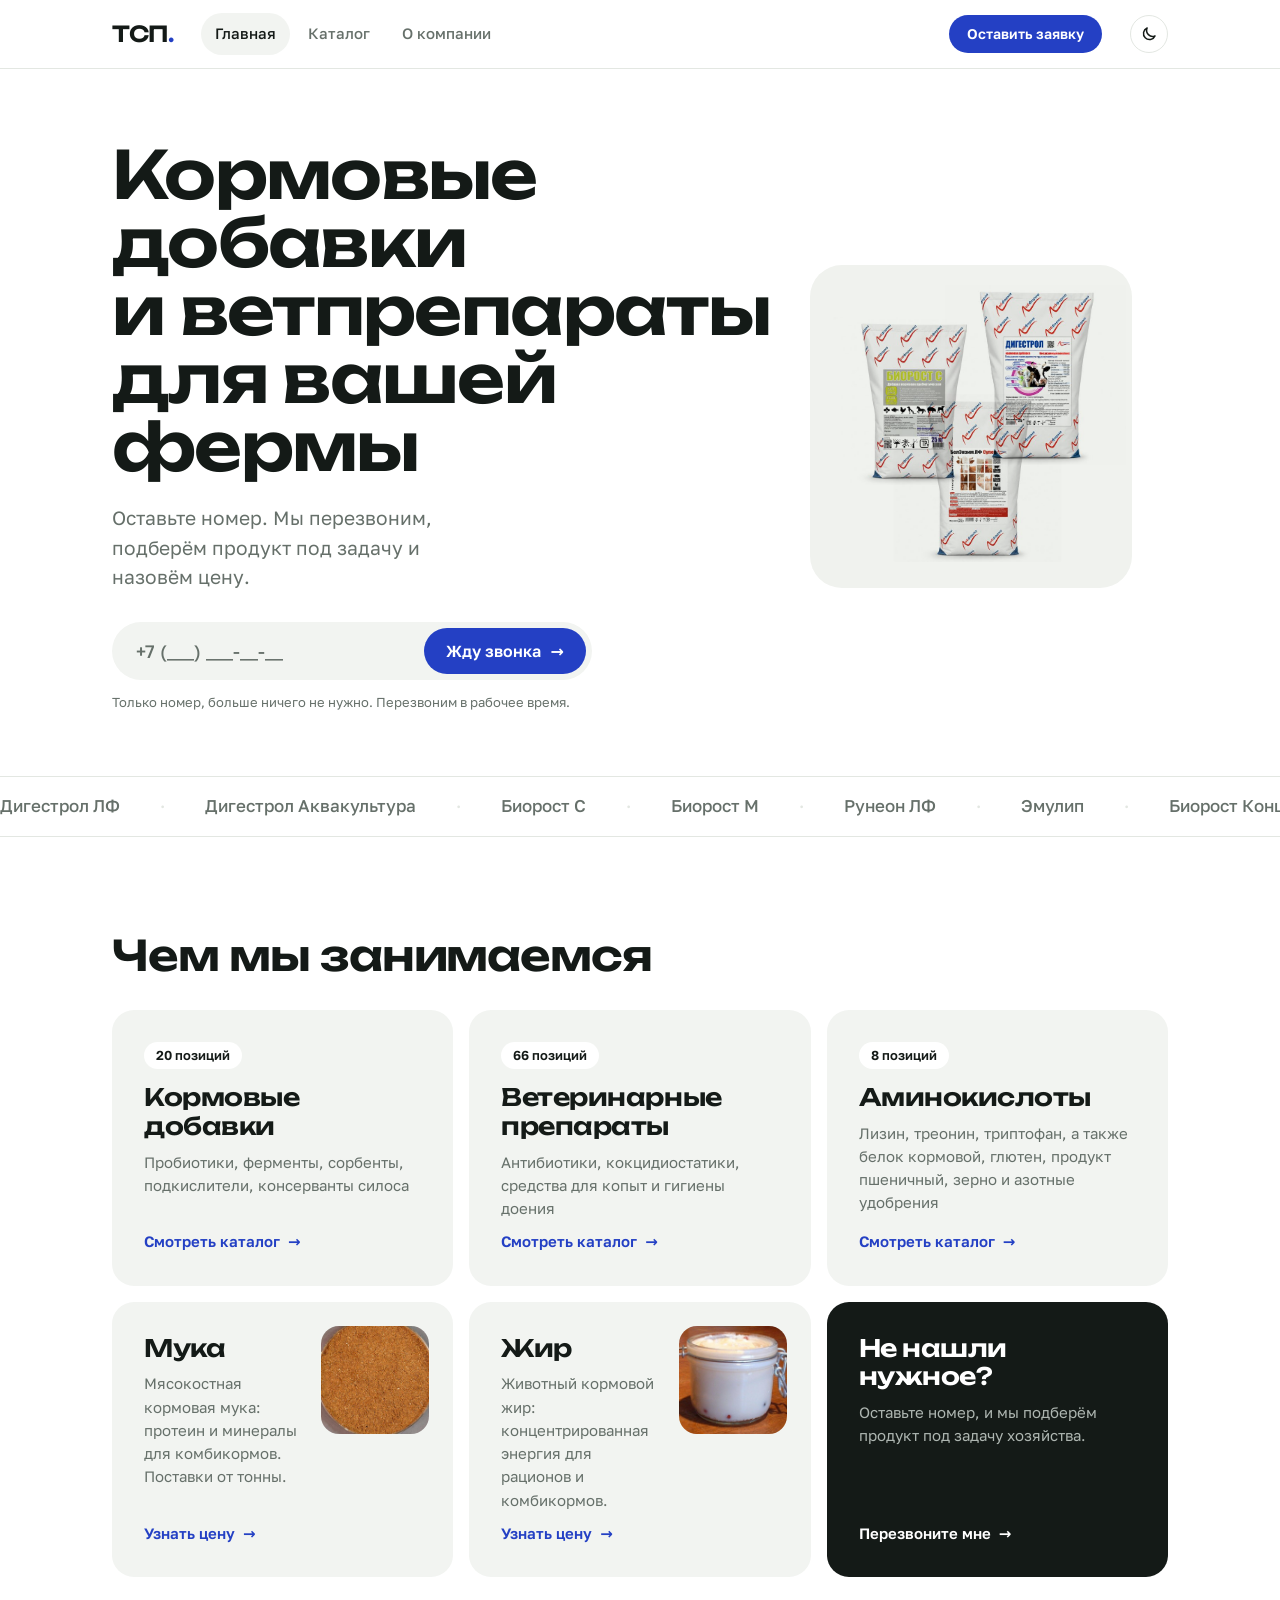
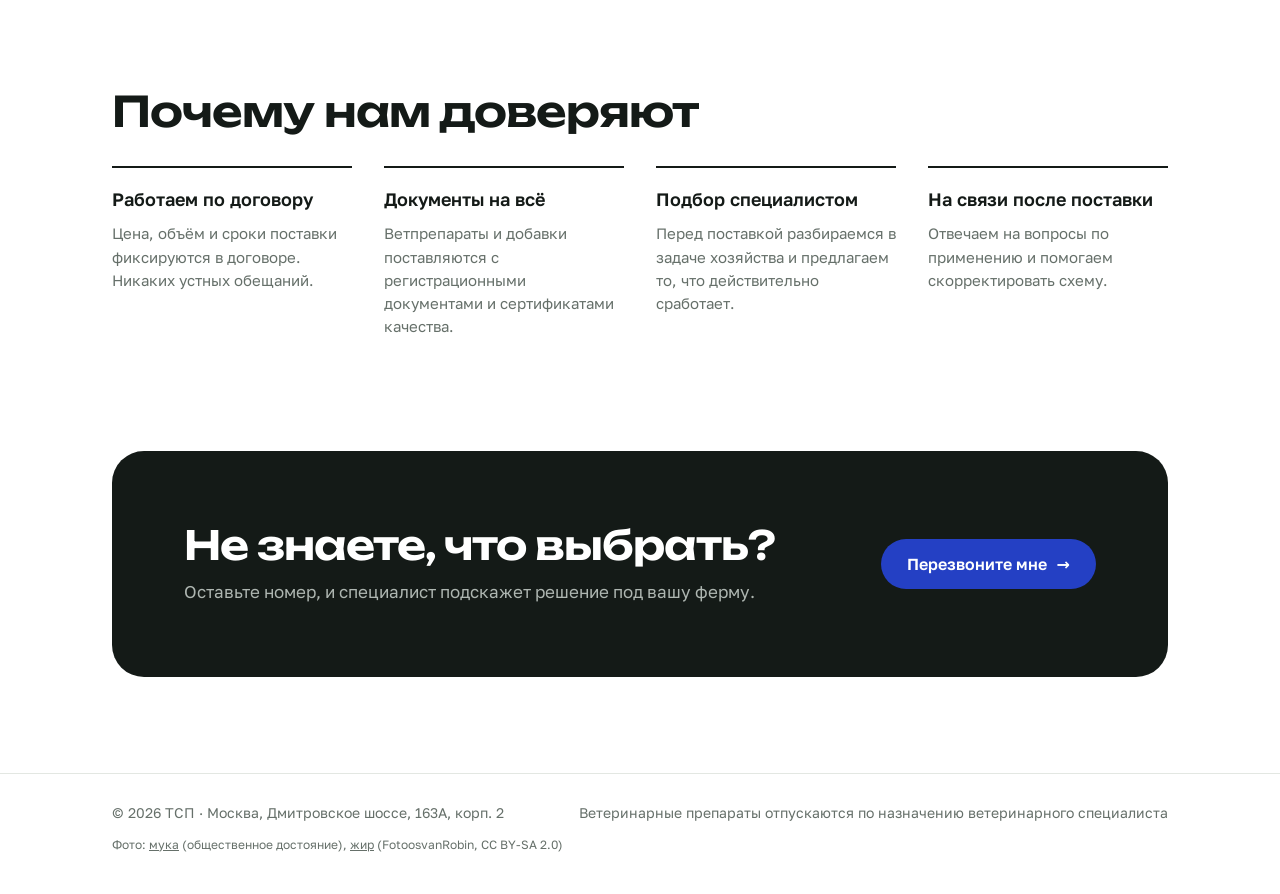
==== commit 1c8f2667: "Шапка не перекрывает текст: на телефоне не прилипает, фон непрозрачный Co-Authored-By: Claude Opus 5" ====
--- a/index.html
+++ b/index.html
@@ -49,7 +49,7 @@
 .btn.sm{padding:12px 18px;font-size:14px}
 
 /* header */
-header{position:sticky;top:env(safe-area-inset-top,0px);z-index:20;background:var(--hdr);-webkit-backdrop-filter:blur(12px);backdrop-filter:blur(12px);border-bottom:1px solid var(--line)}
+header{position:sticky;top:env(safe-area-inset-top,0px);z-index:20;background:var(--bg);backdrop-filter:blur(12px);border-bottom:1px solid var(--line)}
 header .wrap{display:flex;align-items:center;gap:28px;height:68px}
 .logo{font:600 22px/1 var(--display);letter-spacing:-.02em;text-decoration:none}
 .logo span{color:var(--accent)}
@@ -69,6 +69,7 @@
 html.theme-anim body,html.theme-anim header,html.theme-anim .dir,html.theme-anim .card .ph{transition:background-color .35s,color .35s}
 @media (max-width:760px){
   header .wrap{height:60px;gap:8px}
+  header{position:relative;top:auto}
   header .btn{display:none}
   header nav.tabs{display:none}
   .theme{margin-left:auto}
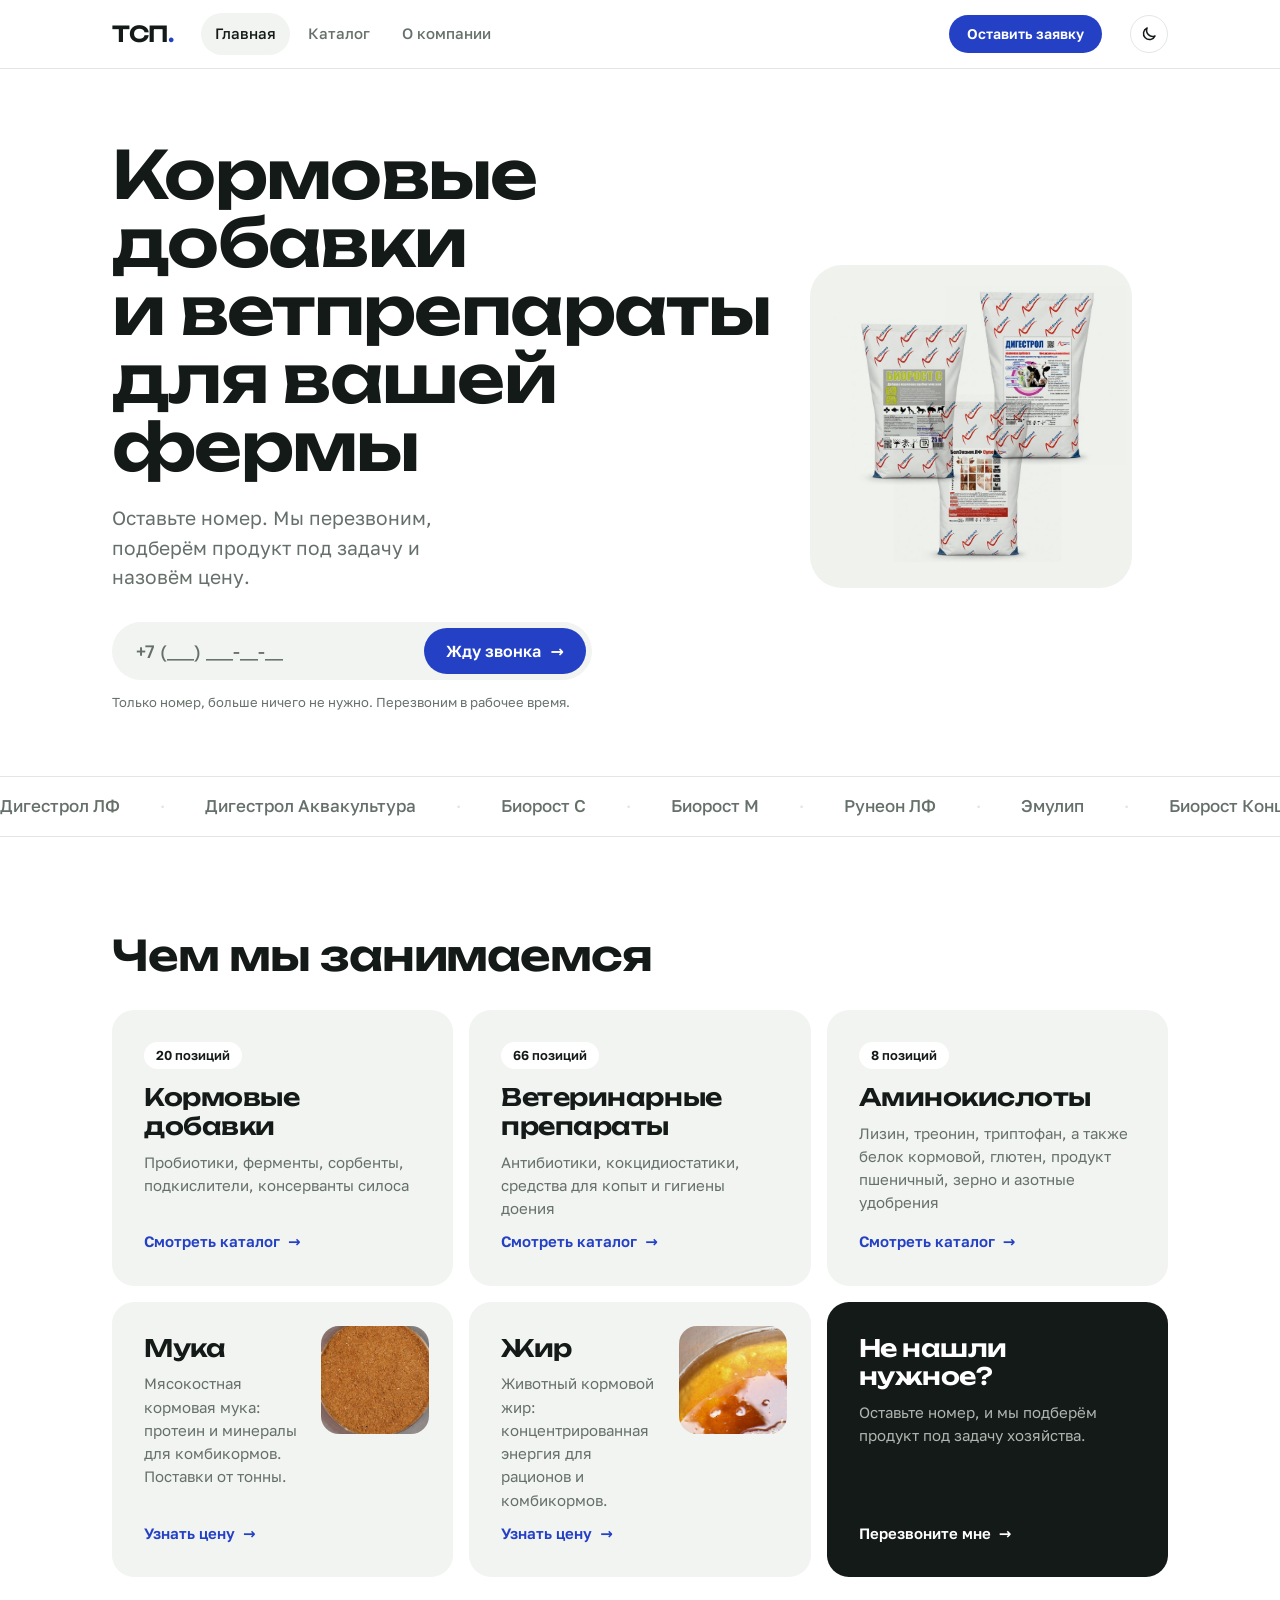
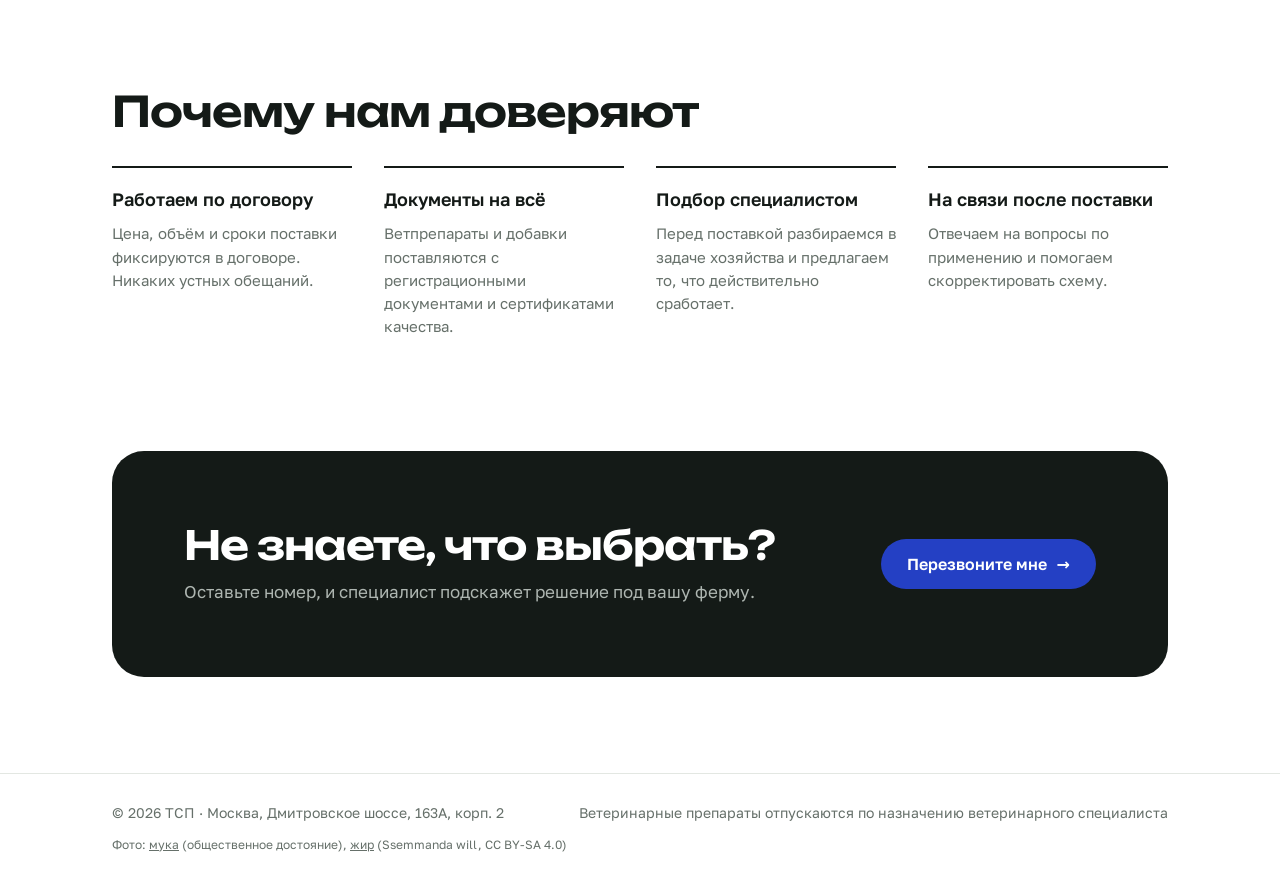
==== commit 425eadff: "Новое фото жира: жидкий янтарный жир Co-Authored-By: Claude Opus 5.5 <noreply@anthropic.com> Claude-" ====
--- a/index.html
+++ b/index.html
@@ -428,7 +428,7 @@
   <button type="button" class="tb-cta" data-ask="Обратный звонок"><svg width="22" height="22" viewBox="0 0 24 24" fill="none" stroke="currentColor" stroke-width="2" stroke-linecap="round" stroke-linejoin="round" aria-hidden="true"><path d="M5 4h4l2 5-2.5 1.5a11 11 0 0 0 5 5L15 13l5 2v4a2 2 0 0 1-2 2A16 16 0 0 1 3 6a2 2 0 0 1 2-2"/></svg><span>Заявка</span></button>
 </nav>
 
-<footer><div class="wrap"><span>© 2026 ТСП · Москва, Дмитровское шоссе, 163А, корп. 2</span><span>Ветеринарные препараты отпускаются по назначению ветеринарного специалиста</span><span class="credits">Фото: <a href="https://commons.wikimedia.org/wiki/File:Meat_and_bone_meal.jpg" target="_blank" rel="noopener">мука</a> (общественное достояние), <a href="https://commons.wikimedia.org/wiki/File:Tallow-beef_suet_after_rendering.jpg" target="_blank" rel="noopener">жир</a> (FotoosvanRobin, CC BY-SA 2.0)</span></div></footer>
+<footer><div class="wrap"><span>© 2026 ТСП · Москва, Дмитровское шоссе, 163А, корп. 2</span><span>Ветеринарные препараты отпускаются по назначению ветеринарного специалиста</span><span class="credits">Фото: <a href="https://commons.wikimedia.org/wiki/File:Meat_and_bone_meal.jpg" target="_blank" rel="noopener">мука</a> (общественное достояние), <a href="https://commons.wikimedia.org/wiki/File:Hot_lard_from_pork.jpg" target="_blank" rel="noopener">жир</a> (Ssemmanda will, CC BY-SA 4.0)</span></div></footer>
 
 <dialog id="dlg" aria-labelledby="mT">
   <div class="m" id="mBody"></div>
